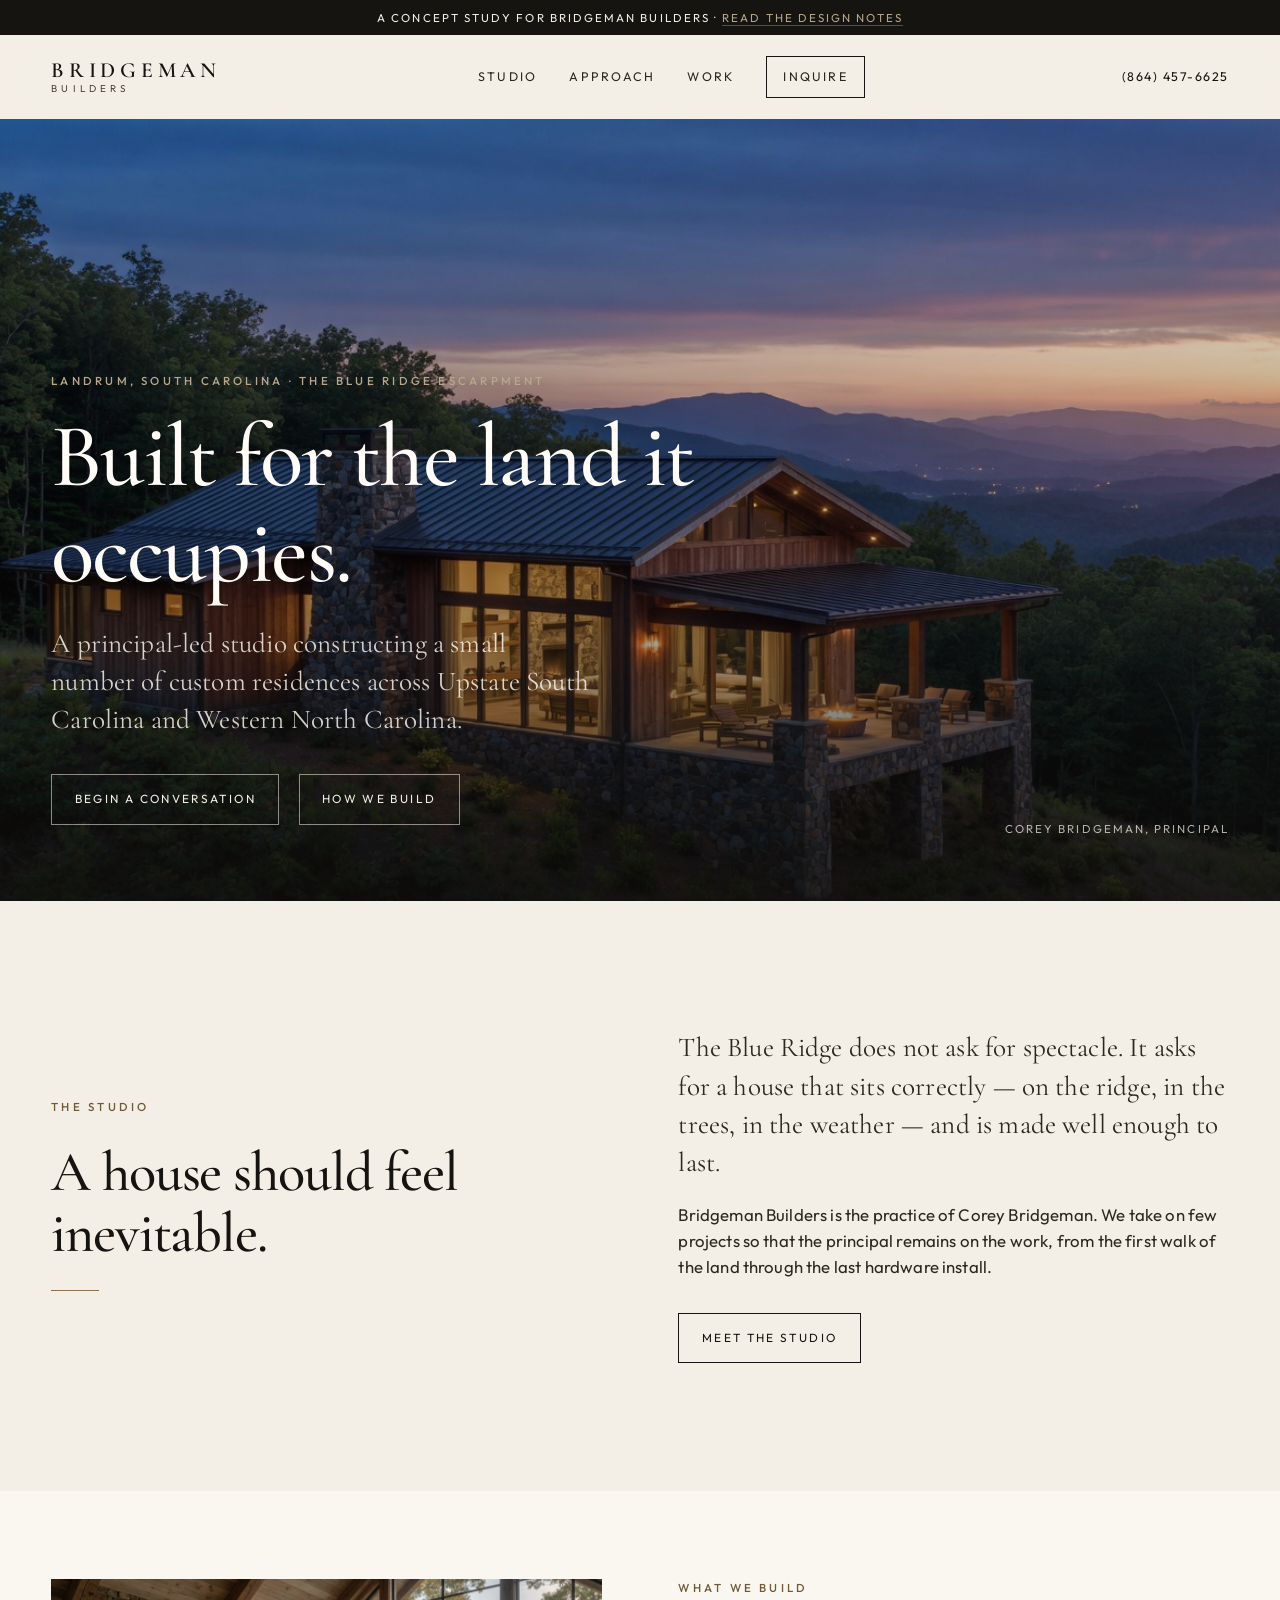
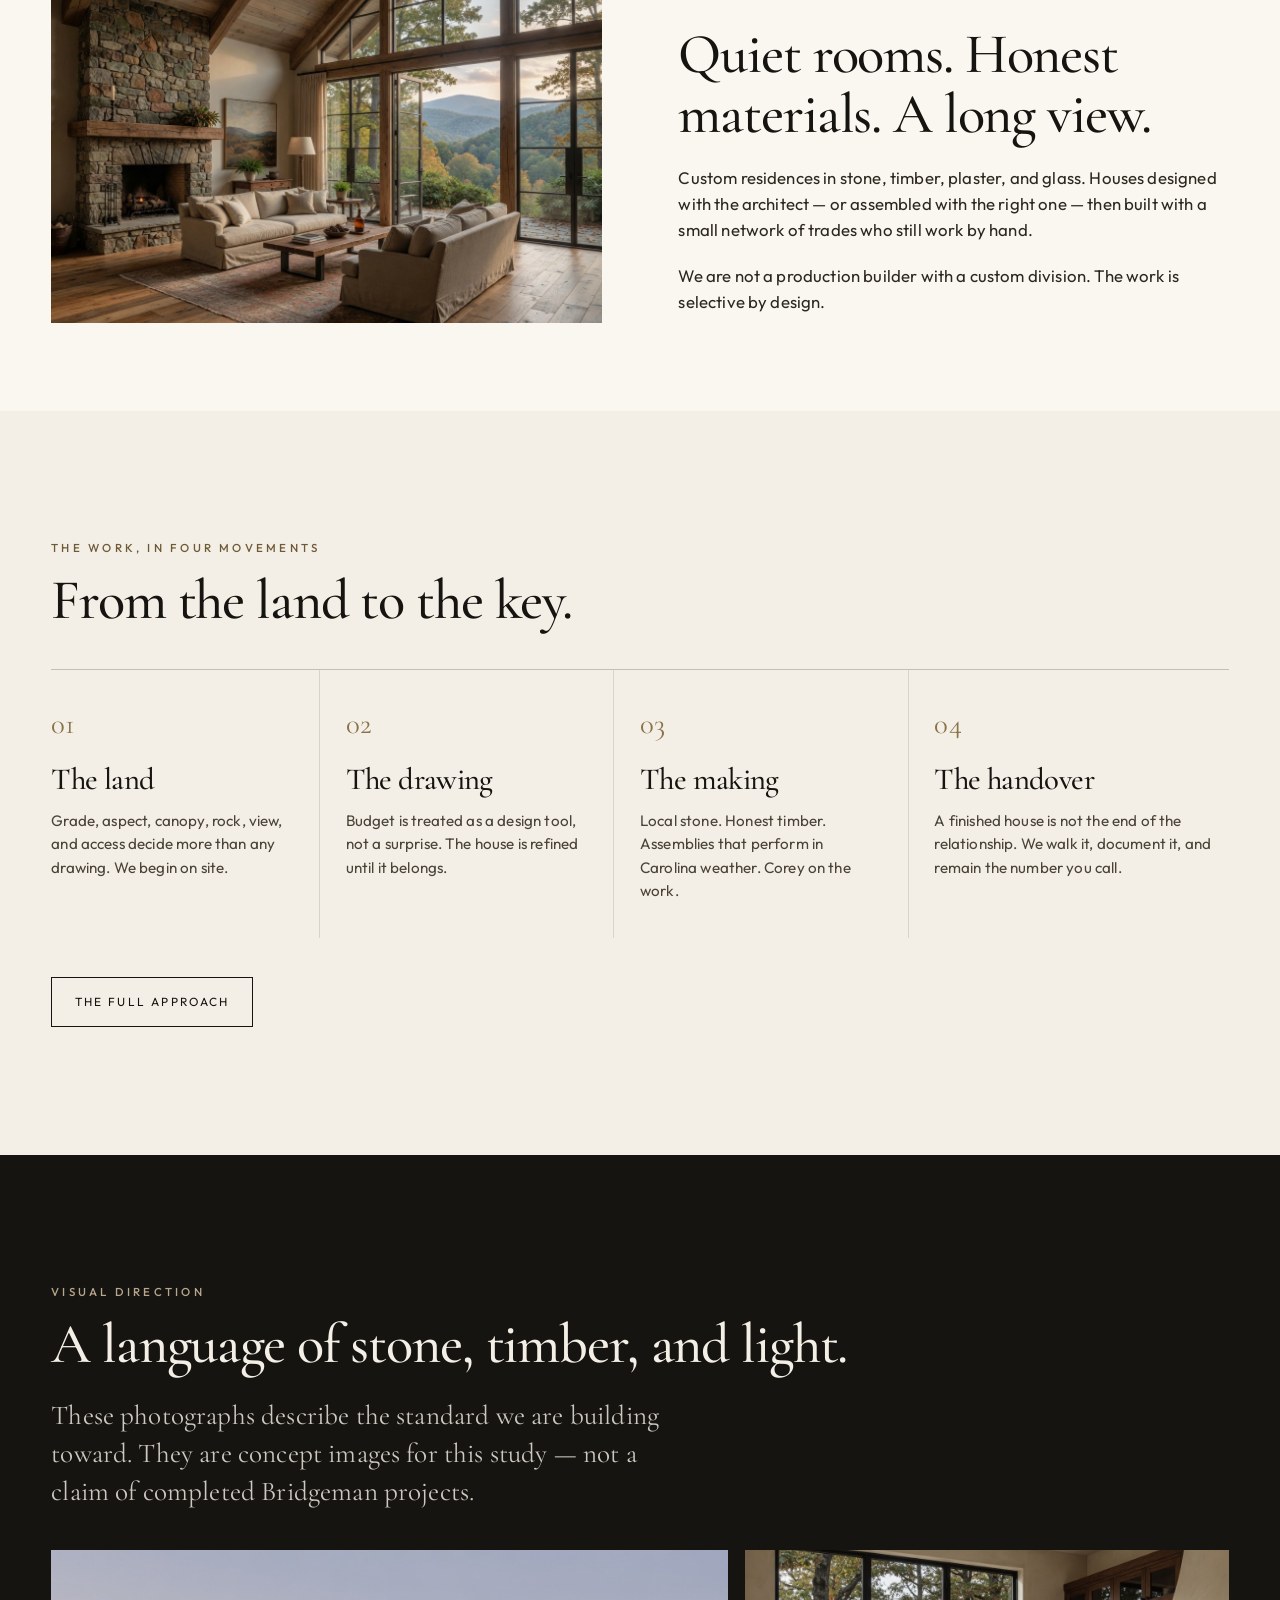
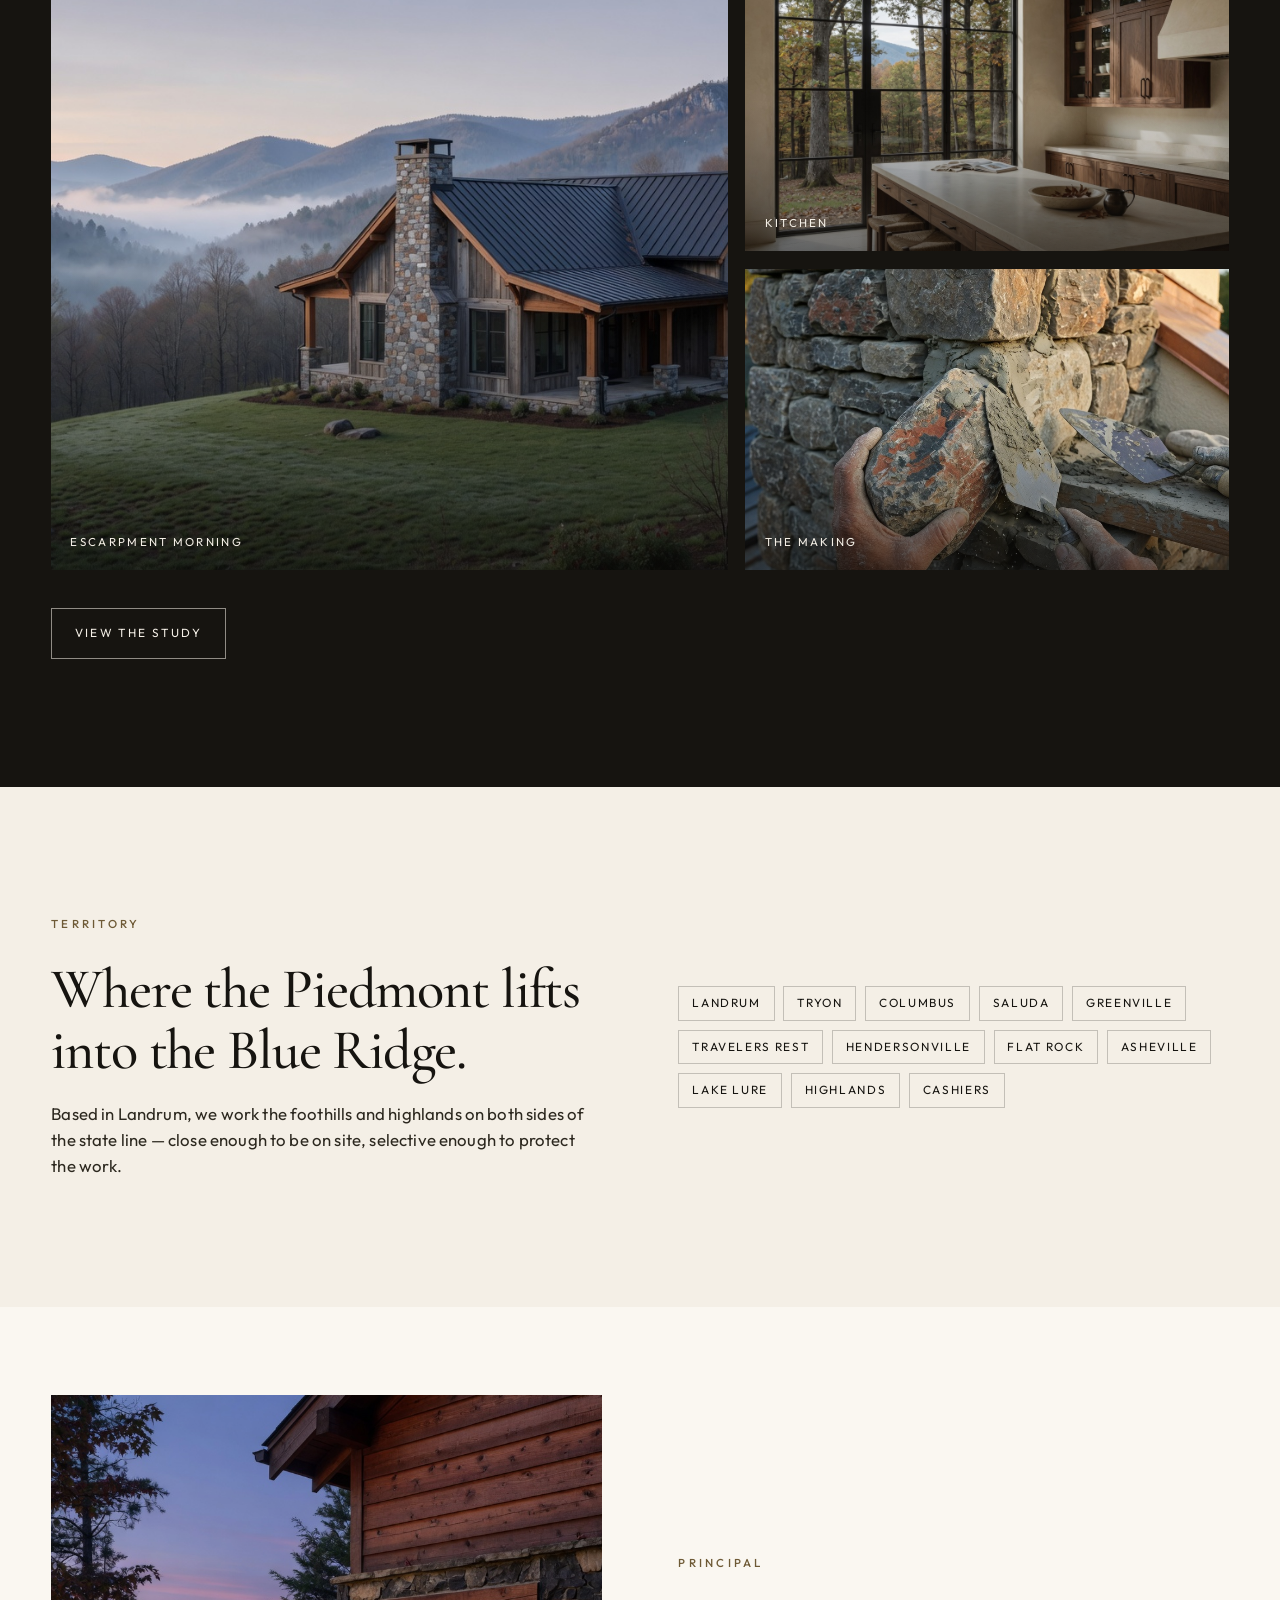
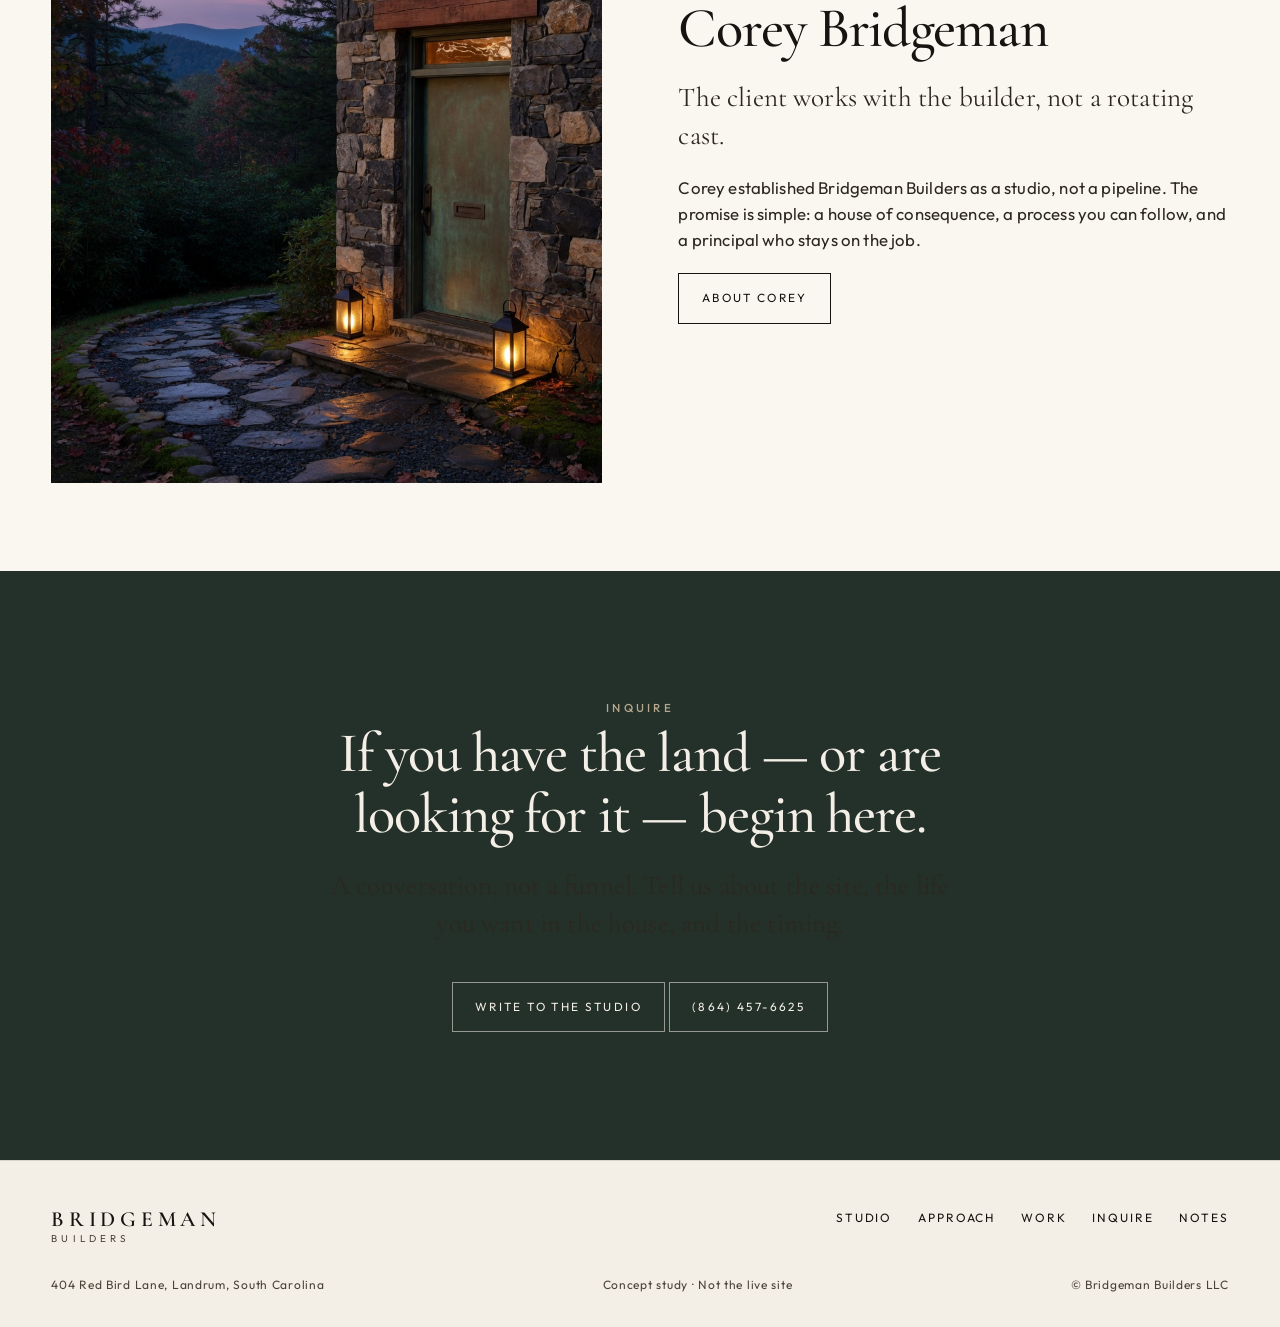
==== index.html @ 30282b31 "Add Bridgeman Builders concept site Static HTML sample for Corey Bridgeman: higher-end copy, editori" ====
<!DOCTYPE html>
<html lang="en">
<head>
  <meta charset="UTF-8" />
  <meta name="viewport" content="width=device-width, initial-scale=1" />
  <title>Bridgeman Builders — Custom Residences, Landrum</title>
  <meta name="description" content="Principal-led custom homes for the Blue Ridge escarpment. Corey Bridgeman builds a small number of residences across Upstate South Carolina and Western North Carolina." />
  <meta name="robots" content="noindex, nofollow" />
  <meta property="og:title" content="Bridgeman Builders" />
  <meta property="og:description" content="Custom residences for the Carolina escarpment. A concept study for Corey Bridgeman." />
  <meta property="og:image" content="images/hero-dusk.jpg" />
  <link rel="icon" href="images/favicon.svg" type="image/svg+xml" />
  <link rel="preconnect" href="https://fonts.googleapis.com" />
  <link rel="preconnect" href="https://fonts.gstatic.com" crossorigin />
  <link href="https://fonts.googleapis.com/css2?family=Cormorant+Garamond:ital,wght@0,400;0,500;0,600;1,400;1,500&family=Outfit:wght@300;400;500;600&display=swap" rel="stylesheet" />
  <link rel="stylesheet" href="css/styles.css" />
</head>
<body>
  <div class="ribbon">A concept study for Bridgeman Builders · <a href="notes.html">Read the design notes</a></div>
  <header class="nav">
    <a class="wordmark" href="index.html" aria-label="Bridgeman Builders home">
      <strong>BRIDGEMAN</strong>
      <span>Builders</span>
    </a>
    <nav class="nav-links" aria-label="Primary">
      <a href="about.html">Studio</a>
      <a href="approach.html">Approach</a>
      <a href="work.html">Work</a>
      <a href="contact.html" class="nav-cta">Inquire</a>
    </nav>
    <a class="nav-phone" href="tel:8644576625">(864) 457-6625</a>
    <button class="menu-btn" aria-label="Open menu" aria-expanded="false"><span></span></button>
  </header>
  <nav class="mobile-panel" aria-label="Mobile">
    <a href="about.html">Studio</a>
    <a href="approach.html">Approach</a>
    <a href="work.html">Work</a>
    <a href="contact.html">Inquire</a>
    <a href="tel:8644576625">(864) 457-6625</a>
    <a href="notes.html">Design notes</a>
  </nav>

  <section class="hero">
    <img src="images/hero-dusk.jpg" alt="A mountain-modern residence of stone, cedar, and glass at dusk above the Blue Ridge" />
    <div class="hero-inner">
      <p class="eyebrow reveal">Landrum, South Carolina · The Blue Ridge escarpment</p>
      <h1 class="reveal d1">Built for the land it occupies.</h1>
      <p class="lede reveal d2">A principal-led studio constructing a small number of custom residences across Upstate South Carolina and Western North Carolina.</p>
      <div class="hero-actions reveal d3">
        <a class="btn btn-light" href="contact.html">Begin a conversation</a>
        <a class="btn btn-light" href="approach.html">How we build</a>
      </div>
    </div>
    <p class="hero-meta">Corey Bridgeman, Principal</p>
  </section>

  <section class="section">
    <div class="wrap split">
      <div class="stack">
        <p class="eyebrow kicker">The studio</p>
        <h2>A house should feel inevitable.</h2>
        <hr class="rule" />
      </div>
      <div class="stack">
        <p class="lede">The Blue Ridge does not ask for spectacle. It asks for a house that sits correctly — on the ridge, in the trees, in the weather — and is made well enough to last.</p>
        <p class="body-lg">Bridgeman Builders is the practice of Corey Bridgeman. We take on few projects so that the principal remains on the work, from the first walk of the land through the last hardware install.</p>
        <p><a class="btn btn-dark mt-s" href="about.html">Meet the studio</a></p>
      </div>
    </div>
  </section>

  <section class="section-tight bg-cream">
    <div class="wrap">
      <div class="split top">
        <figure class="img-frame landscape">
          <img src="images/interior-greatroom.jpg" alt="Vaulted great room with local stone fireplace and a wall of glass to the mountains" />
        </figure>
        <div class="stack">
          <p class="eyebrow kicker">What we build</p>
          <h2>Quiet rooms. Honest materials. A long view.</h2>
          <p class="body-lg">Custom residences in stone, timber, plaster, and glass. Houses designed with the architect — or assembled with the right one — then built with a small network of trades who still work by hand.</p>
          <p class="body-lg">We are not a production builder with a custom division. The work is selective by design.</p>
        </div>
      </div>
    </div>
  </section>

  <section class="section">
    <div class="wrap">
      <p class="eyebrow kicker">The work, in four movements</p>
      <h2 class="mt-s">From the land to the key.</h2>
      <div class="process mt-l">
        <article>
          <span class="num">01</span>
          <h3>The land</h3>
          <p>Grade, aspect, canopy, rock, view, and access decide more than any drawing. We begin on site.</p>
        </article>
        <article>
          <span class="num">02</span>
          <h3>The drawing</h3>
          <p>Budget is treated as a design tool, not a surprise. The house is refined until it belongs.</p>
        </article>
        <article>
          <span class="num">03</span>
          <h3>The making</h3>
          <p>Local stone. Honest timber. Assemblies that perform in Carolina weather. Corey on the work.</p>
        </article>
        <article>
          <span class="num">04</span>
          <h3>The handover</h3>
          <p>A finished house is not the end of the relationship. We walk it, document it, and remain the number you call.</p>
        </article>
      </div>
      <p class="mt-l"><a class="btn btn-dark" href="approach.html">The full approach</a></p>
    </div>
  </section>

  <section class="section bg-ink">
    <div class="wrap">
      <p class="eyebrow kicker">Visual direction</p>
      <h2 class="mt-s">A language of stone, timber, and light.</h2>
      <p class="lede mt-m narrow">These photographs describe the standard we are building toward. They are concept images for this study — not a claim of completed Bridgeman projects.</p>
      <div class="work-grid mt-l">
        <a class="wide" href="work.html">
          <img src="images/exterior-morning.jpg" alt="Morning mist around a timber and stone residence in the Carolina foothills" />
          <span class="tile-label">Escarpment morning</span>
        </a>
        <a href="work.html">
          <img src="images/interior-kitchen.jpg" alt="Walnut kitchen with limestone counters and a steel window wall to autumn forest" />
          <span class="tile-label">Kitchen</span>
        </a>
        <a href="work.html">
          <img src="images/craft-stone.jpg" alt="A mason setting local fieldstone on a chimney" />
          <span class="tile-label">The making</span>
        </a>
      </div>
      <p class="mt-l"><a class="btn btn-light" href="work.html">View the study</a></p>
    </div>
  </section>

  <section class="section">
    <div class="wrap split">
      <div class="stack">
        <p class="eyebrow kicker">Territory</p>
        <h2>Where the Piedmont lifts into the Blue Ridge.</h2>
        <p class="body-lg">Based in Landrum, we work the foothills and highlands on both sides of the state line — close enough to be on site, selective enough to protect the work.</p>
      </div>
      <div class="places">
        <span>Landrum</span>
        <span>Tryon</span>
        <span>Columbus</span>
        <span>Saluda</span>
        <span>Greenville</span>
        <span>Travelers Rest</span>
        <span>Hendersonville</span>
        <span>Flat Rock</span>
        <span>Asheville</span>
        <span>Lake Lure</span>
        <span>Highlands</span>
        <span>Cashiers</span>
      </div>
    </div>
  </section>

  <section class="section-tight bg-cream">
    <div class="wrap split">
      <figure class="img-frame portrait">
        <img src="images/entry-dusk.jpg" alt="Stone path and lantern-lit entry of a Carolina mountain house at dusk" />
      </figure>
      <div class="stack">
        <p class="eyebrow kicker">Principal</p>
        <h2>Corey Bridgeman</h2>
        <p class="lede">The client works with the builder, not a rotating cast.</p>
        <p class="body-lg">Corey established Bridgeman Builders as a studio, not a pipeline. The promise is simple: a house of consequence, a process you can follow, and a principal who stays on the job.</p>
        <p><a class="btn btn-dark" href="about.html">About Corey</a></p>
      </div>
    </div>
  </section>

  <section class="section bg-forest">
    <div class="wrap center" style="max-width:40rem">
      <p class="eyebrow kicker" style="color:var(--stone)">Inquire</p>
      <h2>If you have the land — or are looking for it — begin here.</h2>
      <p class="lede mt-m">A conversation, not a funnel. Tell us about the site, the life you want in the house, and the timing.</p>
      <p class="mt-l">
        <a class="btn btn-light" href="contact.html">Write to the studio</a>
        <a class="btn btn-light" href="tel:8644576625">(864) 457-6625</a>
      </p>
    </div>
  </section>

  <footer>
    <div class="footer-top">
      <a class="wordmark" href="index.html">
        <strong>BRIDGEMAN</strong>
        <span>Builders</span>
      </a>
      <nav class="footer-nav">
        <a href="about.html">Studio</a>
        <a href="approach.html">Approach</a>
        <a href="work.html">Work</a>
        <a href="contact.html">Inquire</a>
        <a href="notes.html">Notes</a>
      </nav>
    </div>
    <div class="footer-bottom">
      <span>404 Red Bird Lane, Landrum, South Carolina</span>
      <span>Concept study · Not the live site</span>
      <span>© Bridgeman Builders LLC</span>
    </div>
  </footer>
  <script src="js/main.js"></script>
</body>
</html>
---- css/styles.css ----
:root {
  --ink: #161410;
  --ink-2: #2c281f;
  --ink-3: #4a4338;
  --paper: #f4efe6;
  --paper-2: #ebe4d6;
  --cream: #faf7f1;
  --white: #fffcf7;
  --stone: #b7a88d;
  --bronze: #8a7348;
  --bronze-2: #6e5a36;
  --forest: #24302a;
  --line: rgba(22, 20, 16, 0.12);
  --line-strong: rgba(22, 20, 16, 0.22);
  --glass: rgba(22, 20, 16, 0.55);
  --shadow: 0 30px 80px rgba(22, 20, 16, 0.18);
  --serif: "Cormorant Garamond", "Times New Roman", serif;
  --sans: "Outfit", system-ui, sans-serif;
  --ease: cubic-bezier(0.22, 1, 0.36, 1);
  --nav-h: 84px;
  --max: 1280px;
  --pad: clamp(1.25rem, 4vw, 3.5rem);
}

*,
*::before,
*::after {
  box-sizing: border-box;
}

html {
  scroll-behavior: smooth;
}

html,
body {
  margin: 0;
  padding: 0;
  background: var(--paper);
  color: var(--ink);
  font-family: var(--sans);
  font-weight: 400;
  line-height: 1.55;
  letter-spacing: 0.01em;
  -webkit-font-smoothing: antialiased;
  text-rendering: optimizeLegibility;
}

img {
  max-width: 100%;
  display: block;
  height: auto;
}

a {
  color: inherit;
  text-decoration: none;
}

button,
input,
textarea,
select {
  font-family: inherit;
}

.eyebrow {
  font-size: 0.72rem;
  letter-spacing: 0.28em;
  text-transform: uppercase;
  font-weight: 500;
  color: var(--bronze-2);
}

h1,
h2,
h3,
.display {
  font-family: var(--serif);
  font-weight: 500;
  letter-spacing: -0.02em;
  line-height: 1.08;
  margin: 0;
}

h1 {
  font-size: clamp(2.8rem, 7vw, 6.4rem);
}

h2 {
  font-size: clamp(2rem, 4.4vw, 3.6rem);
}

h3 {
  font-size: clamp(1.4rem, 2.4vw, 2rem);
}

p {
  margin: 0;
}

.lede {
  font-family: var(--serif);
  font-size: clamp(1.25rem, 2.2vw, 1.7rem);
  font-weight: 400;
  line-height: 1.4;
  color: var(--ink-2);
}

.body-lg {
  font-size: 1.05rem;
  max-width: 38rem;
  color: var(--ink-2);
}

/* Concept ribbon */
.ribbon {
  background: var(--ink);
  color: var(--paper);
  font-size: 0.72rem;
  letter-spacing: 0.18em;
  text-transform: uppercase;
  text-align: center;
  padding: 0.55rem 1rem;
  position: relative;
  z-index: 40;
}

.ribbon a {
  color: var(--stone);
  border-bottom: 1px solid rgba(183, 168, 141, 0.4);
}

/* Nav */
.nav {
  position: sticky;
  top: 0;
  z-index: 30;
  height: var(--nav-h);
  display: flex;
  align-items: center;
  justify-content: space-between;
  padding: 0 var(--pad);
  background: rgba(244, 239, 230, 0.78);
  backdrop-filter: blur(16px);
  -webkit-backdrop-filter: blur(16px);
  border-bottom: 1px solid transparent;
  transition: border-color 0.4s var(--ease), background 0.4s var(--ease);
}

.nav.scrolled {
  border-bottom-color: var(--line);
  background: rgba(244, 239, 230, 0.92);
}

.wordmark {
  display: flex;
  flex-direction: column;
  gap: 0;
  line-height: 1;
}

.wordmark strong {
  font-family: var(--serif);
  font-size: 1.35rem;
  font-weight: 600;
  letter-spacing: 0.22em;
}

.wordmark span {
  font-size: 0.62rem;
  letter-spacing: 0.42em;
  text-transform: uppercase;
  color: var(--ink-3);
  margin-top: 0.2rem;
}

.nav-links {
  display: flex;
  align-items: center;
  gap: 2rem;
}

.nav-links a {
  font-size: 0.78rem;
  letter-spacing: 0.18em;
  text-transform: uppercase;
  color: var(--ink-2);
  position: relative;
}

.nav-links a::after {
  content: "";
  position: absolute;
  left: 0;
  bottom: -6px;
  width: 100%;
  height: 1px;
  background: var(--bronze);
  transform: scaleX(0);
  transform-origin: left;
  transition: transform 0.35s var(--ease);
}

.nav-links a:hover::after,
.nav-links a[aria-current="page"]::after {
  transform: scaleX(1);
}

.nav-phone {
  font-size: 0.78rem;
  letter-spacing: 0.12em;
  color: var(--ink);
}

.nav-cta {
  border: 1px solid var(--ink);
  padding: 0.65rem 1rem;
  font-size: 0.72rem;
  letter-spacing: 0.2em;
  text-transform: uppercase;
  transition: background 0.3s var(--ease), color 0.3s var(--ease);
}

.nav-cta:hover {
  background: var(--ink);
  color: var(--paper);
}

.menu-btn {
  display: none;
  background: none;
  border: 0;
  width: 42px;
  height: 42px;
  padding: 0;
  cursor: pointer;
}

.menu-btn span,
.menu-btn span::before,
.menu-btn span::after {
  display: block;
  width: 22px;
  height: 1px;
  background: var(--ink);
  position: relative;
}

.menu-btn span::before,
.menu-btn span::after {
  content: "";
  position: absolute;
  left: 0;
}

.menu-btn span::before {
  top: -7px;
}

.menu-btn span::after {
  top: 7px;
}

.mobile-panel {
  display: none;
}

/* Buttons */
.btn {
  display: inline-flex;
  align-items: center;
  gap: 0.7rem;
  padding: 0.95rem 1.4rem;
  font-size: 0.74rem;
  letter-spacing: 0.2em;
  text-transform: uppercase;
  border: 1px solid currentColor;
  transition: background 0.35s var(--ease), color 0.35s var(--ease), transform 0.35s var(--ease);
}

.btn-light {
  color: var(--paper);
  border-color: rgba(244, 239, 230, 0.55);
}

.btn-light:hover {
  background: var(--paper);
  color: var(--ink);
}

.btn-dark {
  color: var(--ink);
  border-color: var(--ink);
}

.btn-dark:hover {
  background: var(--ink);
  color: var(--paper);
}

.btn-fill {
  background: var(--ink);
  color: var(--paper);
  border-color: var(--ink);
}

.btn-fill:hover {
  background: var(--bronze-2);
  border-color: var(--bronze-2);
}

/* Hero */
.hero {
  position: relative;
  min-height: calc(100vh - var(--nav-h) - 34px);
  min-height: calc(100svh - var(--nav-h) - 34px);
  display: grid;
  align-items: end;
  overflow: hidden;
  color: var(--paper);
}

.hero img {
  position: absolute;
  inset: 0;
  width: 100%;
  height: 100%;
  object-fit: cover;
}

.hero::after {
  content: "";
  position: absolute;
  inset: 0;
  background: linear-gradient(
    to top,
    rgba(16, 14, 11, 0.78) 0%,
    rgba(16, 14, 11, 0.28) 42%,
    rgba(16, 14, 11, 0.12) 100%
  );
}

.hero-inner {
  position: relative;
  z-index: 2;
  padding: clamp(2rem, 6vw, 5rem) var(--pad) clamp(2.5rem, 6vw, 5.5rem);
  max-width: 54rem;
}

.hero-inner .eyebrow {
  color: var(--stone);
  margin-bottom: 1.2rem;
}

.hero h1 {
  color: var(--white);
  margin-bottom: 1.4rem;
}

.hero .lede {
  color: rgba(244, 239, 230, 0.86);
  max-width: 34rem;
  margin-bottom: 2.2rem;
}

.hero-actions {
  display: flex;
  flex-wrap: wrap;
  gap: 0.8rem 1.2rem;
  align-items: center;
}

.hero-meta {
  position: absolute;
  right: var(--pad);
  bottom: clamp(2rem, 5vw, 4rem);
  z-index: 2;
  text-align: right;
  font-size: 0.72rem;
  letter-spacing: 0.18em;
  text-transform: uppercase;
  color: rgba(244, 239, 230, 0.72);
}

/* Layout */
.section {
  padding: clamp(4.5rem, 10vw, 8.5rem) var(--pad);
}

.section-tight {
  padding: clamp(3rem, 7vw, 5.5rem) var(--pad);
}

.wrap {
  max-width: var(--max);
  margin: 0 auto;
}

.split {
  display: grid;
  grid-template-columns: 1fr 1fr;
  gap: clamp(2rem, 6vw, 6rem);
  align-items: center;
}

.split.top {
  align-items: start;
}

.stack {
  display: flex;
  flex-direction: column;
  gap: 1.25rem;
}

.kicker {
  margin-bottom: 0.4rem;
}

.rule {
  width: 48px;
  height: 1px;
  background: var(--bronze);
  border: 0;
  margin: 0.4rem 0 0.2rem;
}

.bg-ink {
  background: var(--ink);
  color: var(--paper);
}

.bg-ink .eyebrow,
.bg-ink .kicker {
  color: var(--stone);
}

.bg-ink .lede,
.bg-ink .body-lg,
.bg-ink p {
  color: rgba(244, 239, 230, 0.82);
}

.bg-forest {
  background: var(--forest);
  color: var(--paper);
}

.bg-cream {
  background: var(--cream);
}

.bg-paper-2 {
  background: var(--paper-2);
}

/* Figures */
figure {
  margin: 0;
}

figcaption {
  font-size: 0.72rem;
  letter-spacing: 0.14em;
  text-transform: uppercase;
  color: var(--ink-3);
  margin-top: 0.8rem;
}

.img-frame {
  overflow: hidden;
  background: var(--paper-2);
}

.img-frame img {
  width: 100%;
  height: 100%;
  object-fit: cover;
  transform: scale(1.03);
  transition: transform 1.4s var(--ease);
}

.img-frame:hover img {
  transform: scale(1.08);
}

.portrait {
  aspect-ratio: 4 / 5;
}

.landscape {
  aspect-ratio: 16 / 10;
}

.square {
  aspect-ratio: 1;
}

/* Process */
.process {
  display: grid;
  grid-template-columns: repeat(4, 1fr);
  gap: 0;
  border-top: 1px solid var(--line-strong);
}

.process article {
  padding: 2rem 1.5rem 2.2rem 0;
  border-right: 1px solid var(--line);
  padding-right: 1.6rem;
  margin-right: 1.6rem;
}

.process article:last-child {
  border-right: 0;
  margin-right: 0;
  padding-right: 0;
}

.process .num {
  font-family: var(--serif);
  font-size: 1.8rem;
  color: var(--bronze);
  display: block;
  margin-bottom: 1rem;
}

.process h3 {
  margin-bottom: 0.8rem;
}

.process p {
  color: var(--ink-3);
  font-size: 0.95rem;
}

/* Work grid */
.work-grid {
  display: grid;
  grid-template-columns: 1.4fr 1fr;
  grid-template-rows: auto auto;
  gap: 1.1rem;
}

.work-grid a,
.work-grid .tile {
  position: relative;
  overflow: hidden;
  display: block;
  color: var(--paper);
  min-height: 280px;
}

.work-grid img {
  width: 100%;
  height: 100%;
  object-fit: cover;
  position: absolute;
  inset: 0;
  transition: transform 1.2s var(--ease);
}

.work-grid a:hover img,
.work-grid .tile:hover img {
  transform: scale(1.06);
}

.work-grid .wide {
  grid-row: span 2;
  min-height: 620px;
}

.tile-label {
  position: absolute;
  left: 1.2rem;
  bottom: 1.2rem;
  z-index: 2;
  font-size: 0.72rem;
  letter-spacing: 0.2em;
  text-transform: uppercase;
}

.work-grid a::after,
.work-grid .tile::after {
  content: "";
  position: absolute;
  inset: 0;
  background: linear-gradient(to top, rgba(16, 14, 11, 0.55), transparent 50%);
}

.gallery {
  display: grid;
  grid-template-columns: repeat(12, 1fr);
  gap: 1rem;
}

.gallery a {
  position: relative;
  overflow: hidden;
  display: block;
  min-height: 240px;
}

.gallery img {
  width: 100%;
  height: 100%;
  object-fit: cover;
  position: absolute;
  inset: 0;
  transition: transform 1.1s var(--ease);
}

.gallery a:hover img {
  transform: scale(1.06);
}

.g-8 { grid-column: span 8; min-height: 520px; }
.g-4 { grid-column: span 4; min-height: 520px; }
.g-6 { grid-column: span 6; min-height: 380px; }
.g-3 { grid-column: span 3; min-height: 280px; }

.gallery .cap {
  position: absolute;
  left: 1rem;
  bottom: 1rem;
  z-index: 2;
  color: var(--paper);
  font-size: 0.7rem;
  letter-spacing: 0.18em;
  text-transform: uppercase;
}

.gallery a::after {
  content: "";
  position: absolute;
  inset: 0;
  background: linear-gradient(to top, rgba(16, 14, 11, 0.45), transparent 45%);
}

/* Places */
.places {
  display: flex;
  flex-wrap: wrap;
  gap: 0.55rem;
}

.places span {
  border: 1px solid var(--line-strong);
  padding: 0.45rem 0.8rem;
  font-size: 0.74rem;
  letter-spacing: 0.14em;
  text-transform: uppercase;
}

.bg-ink .places span {
  border-color: rgba(244, 239, 230, 0.22);
}

/* Stats */
.stats {
  display: grid;
  grid-template-columns: repeat(3, 1fr);
  gap: 2rem;
  margin-top: 1rem;
}

.stats dt {
  font-size: 0.7rem;
  letter-spacing: 0.2em;
  text-transform: uppercase;
  color: var(--bronze);
  margin-bottom: 0.4rem;
}

.stats dd {
  margin: 0;
  font-family: var(--serif);
  font-size: 1.55rem;
}

/* Form */
form {
  display: grid;
  gap: 1rem;
}

label {
  display: grid;
  gap: 0.4rem;
  font-size: 0.72rem;
  letter-spacing: 0.16em;
  text-transform: uppercase;
  color: var(--ink-3);
}

input,
textarea,
select {
  background: transparent;
  border: 0;
  border-bottom: 1px solid var(--line-strong);
  padding: 0.7rem 0;
  font-size: 1rem;
  color: var(--ink);
  outline: none;
  width: 100%;
}

textarea {
  min-height: 140px;
  resize: vertical;
}

input:focus,
textarea:focus,
select:focus {
  border-bottom-color: var(--bronze);
}

.form-row {
  display: grid;
  grid-template-columns: 1fr 1fr;
  gap: 1.2rem;
}

.form-note {
  font-size: 0.85rem;
  color: var(--ink-3);
}

.form-success {
  display: none;
  padding: 1.4rem;
  border: 1px solid var(--bronze);
  background: rgba(138, 115, 72, 0.08);
}

.form-success.show {
  display: block;
}

/* Notes (studio memo) */
.memo {
  max-width: 820px;
  margin: 0 auto;
}

.memo h2 {
  margin: 2.4rem 0 1rem;
}

.memo h3 {
  margin: 1.8rem 0 0.7rem;
}

.memo p,
.memo li {
  color: var(--ink-2);
  font-size: 1.02rem;
}

.memo ul,
.memo ol {
  padding-left: 1.2rem;
}

.memo li {
  margin: 0.45rem 0;
}

.compare {
  display: grid;
  grid-template-columns: 1fr 1fr;
  gap: 1rem;
  margin: 1.4rem 0 2rem;
}

.compare div {
  padding: 1.2rem 1.3rem;
  background: var(--cream);
  border: 1px solid var(--line);
}

.compare .bad {
  opacity: 0.78;
}

.compare .label {
  font-size: 0.68rem;
  letter-spacing: 0.2em;
  text-transform: uppercase;
  color: var(--bronze-2);
  margin-bottom: 0.6rem;
}

.compare p {
  font-family: var(--serif);
  font-size: 1.25rem;
  line-height: 1.3;
}

/* Footer */
footer {
  padding: 3rem var(--pad) 2rem;
  border-top: 1px solid var(--line);
  display: grid;
  gap: 2rem;
}

.footer-top {
  display: flex;
  justify-content: space-between;
  gap: 2rem;
  flex-wrap: wrap;
  max-width: var(--max);
  margin: 0 auto;
  width: 100%;
}

.footer-nav {
  display: flex;
  gap: 1.6rem;
  font-size: 0.75rem;
  letter-spacing: 0.16em;
  text-transform: uppercase;
}

.footer-bottom {
  display: flex;
  justify-content: space-between;
  gap: 1rem;
  flex-wrap: wrap;
  max-width: var(--max);
  margin: 0 auto;
  width: 100%;
  font-size: 0.75rem;
  color: var(--ink-3);
  letter-spacing: 0.06em;
}

/* Page hero (interior pages) */
.page-hero {
  padding: clamp(4rem, 10vw, 7rem) var(--pad) clamp(3rem, 6vw, 4.5rem);
  max-width: 52rem;
}

.page-hero h1 {
  font-size: clamp(2.6rem, 6vw, 5.2rem);
  margin: 0.8rem 0 1.2rem;
}

/* Reveal */
.reveal {
  opacity: 0;
  transform: translateY(22px);
  animation: rise 0.9s var(--ease) forwards;
}

.d1 { animation-delay: 0.08s; }
.d2 { animation-delay: 0.18s; }
.d3 { animation-delay: 0.3s; }
.d4 { animation-delay: 0.42s; }

@keyframes rise {
  to {
    opacity: 1;
    transform: none;
  }
}

/* Lightbox */
.lightbox {
  position: fixed;
  inset: 0;
  background: rgba(16, 14, 11, 0.92);
  display: none;
  align-items: center;
  justify-content: center;
  z-index: 80;
  padding: 2rem;
}

.lightbox.open {
  display: flex;
}

.lightbox img {
  max-width: min(1200px, 92vw);
  max-height: 88vh;
  object-fit: contain;
}

.lightbox button {
  position: absolute;
  top: 1.2rem;
  right: 1.4rem;
  background: none;
  border: 0;
  color: var(--paper);
  font-size: 0.75rem;
  letter-spacing: 0.2em;
  text-transform: uppercase;
  cursor: pointer;
}

/* Utility */
.mt-s { margin-top: 0.8rem; }
.mt-m { margin-top: 1.4rem; }
.mt-l { margin-top: 2.4rem; }
.narrow { max-width: 40rem; }
.center { text-align: center; margin-left: auto; margin-right: auto; }

hr.quiet {
  border: 0;
  border-top: 1px solid var(--line);
  margin: 0;
}

/* Responsive */
@media (max-width: 980px) {
  .nav-links,
  .nav-phone {
    display: none;
  }

  .menu-btn {
    display: grid;
    place-items: center;
  }

  .mobile-panel.open {
    display: flex;
    flex-direction: column;
    position: fixed;
    inset: calc(var(--nav-h) + 34px) 0 0 0;
    background: var(--paper);
    z-index: 25;
    padding: 2rem var(--pad);
    gap: 1.4rem;
  }

  .mobile-panel a {
    font-family: var(--serif);
    font-size: 2rem;
  }

  .split,
  .process,
  .work-grid,
  .stats,
  .form-row,
  .compare {
    grid-template-columns: 1fr;
  }

  .process article {
    border-right: 0;
    margin-right: 0;
    padding-right: 0;
    border-bottom: 1px solid var(--line);
    padding-bottom: 1.6rem;
    margin-bottom: 1.2rem;
  }

  .work-grid .wide {
    grid-row: auto;
    min-height: 360px;
  }

  .g-8,
  .g-4,
  .g-6,
  .g-3 {
    grid-column: span 12;
    min-height: 280px;
  }

  .hero-meta {
    display: none;
  }
}

@media (prefers-reduced-motion: reduce) {
  .reveal {
    animation: none;
    opacity: 1;
    transform: none;
  }

  html {
    scroll-behavior: auto;
  }
}
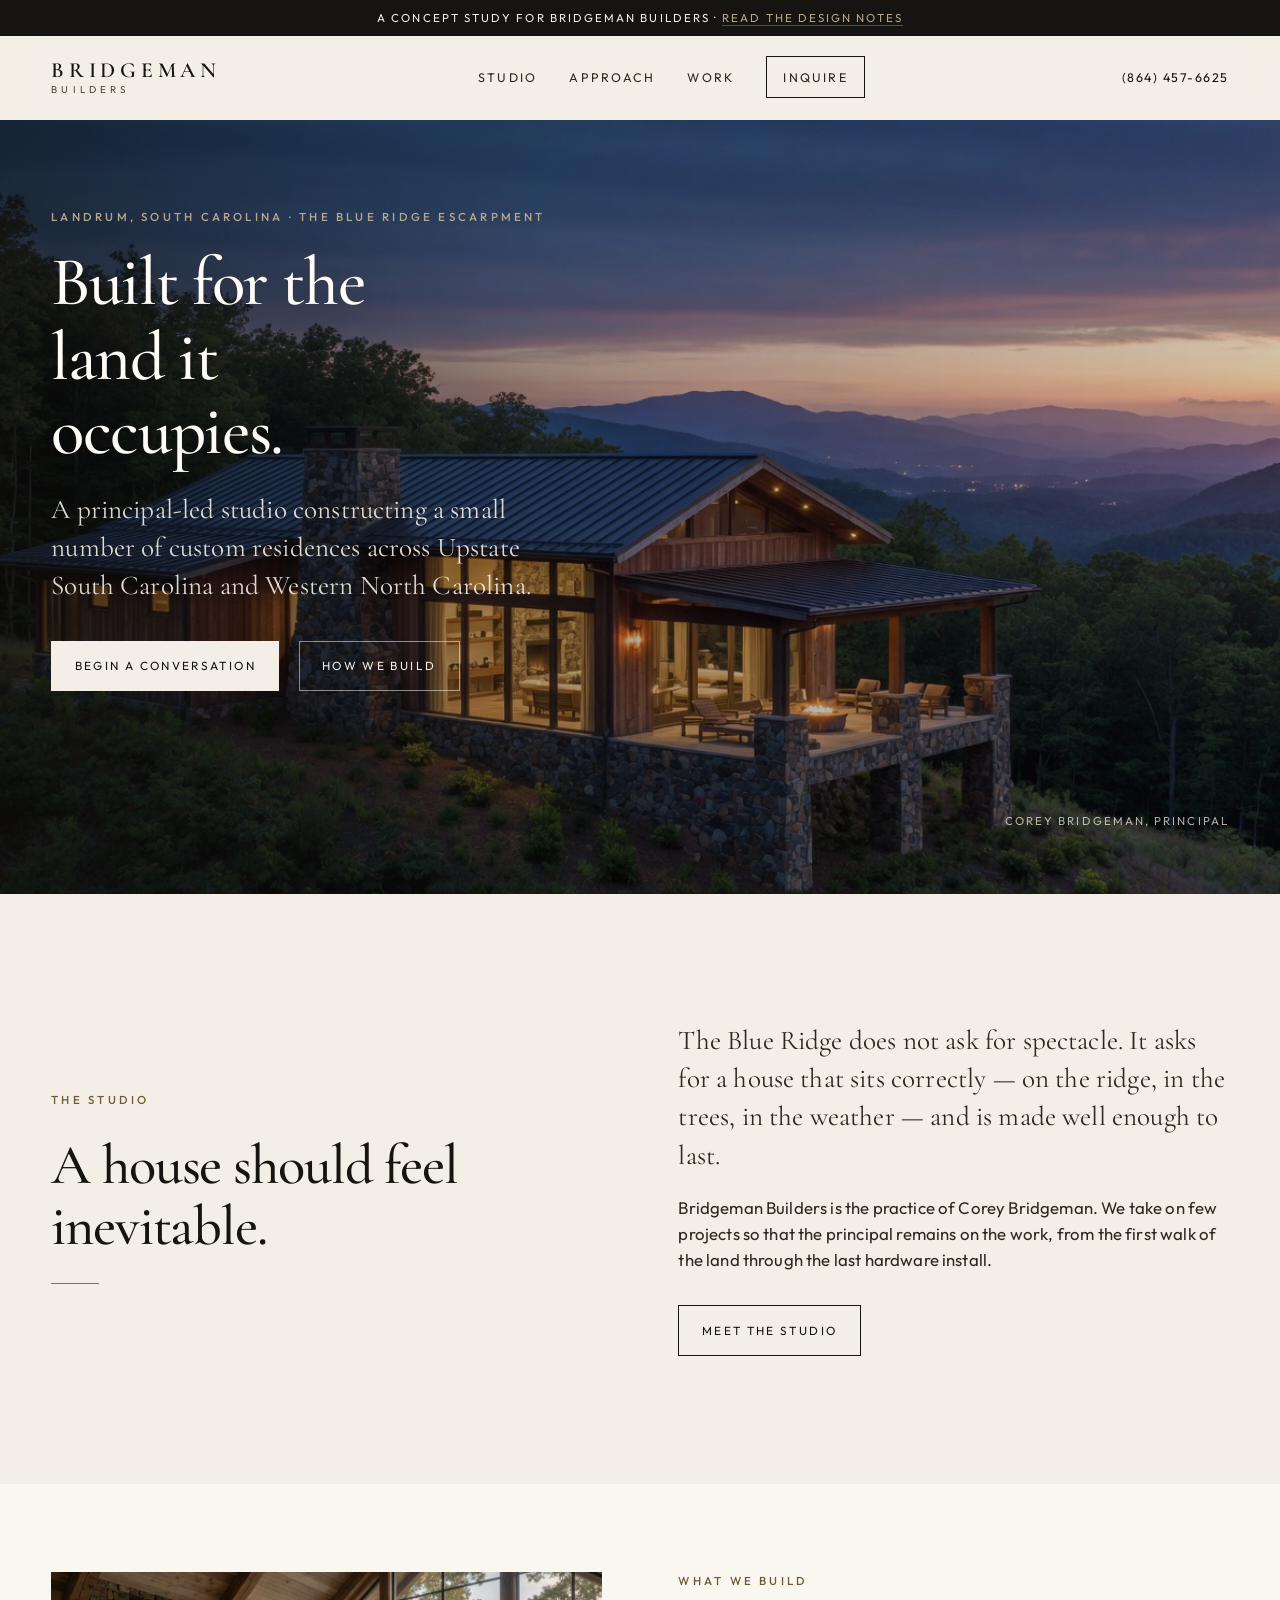
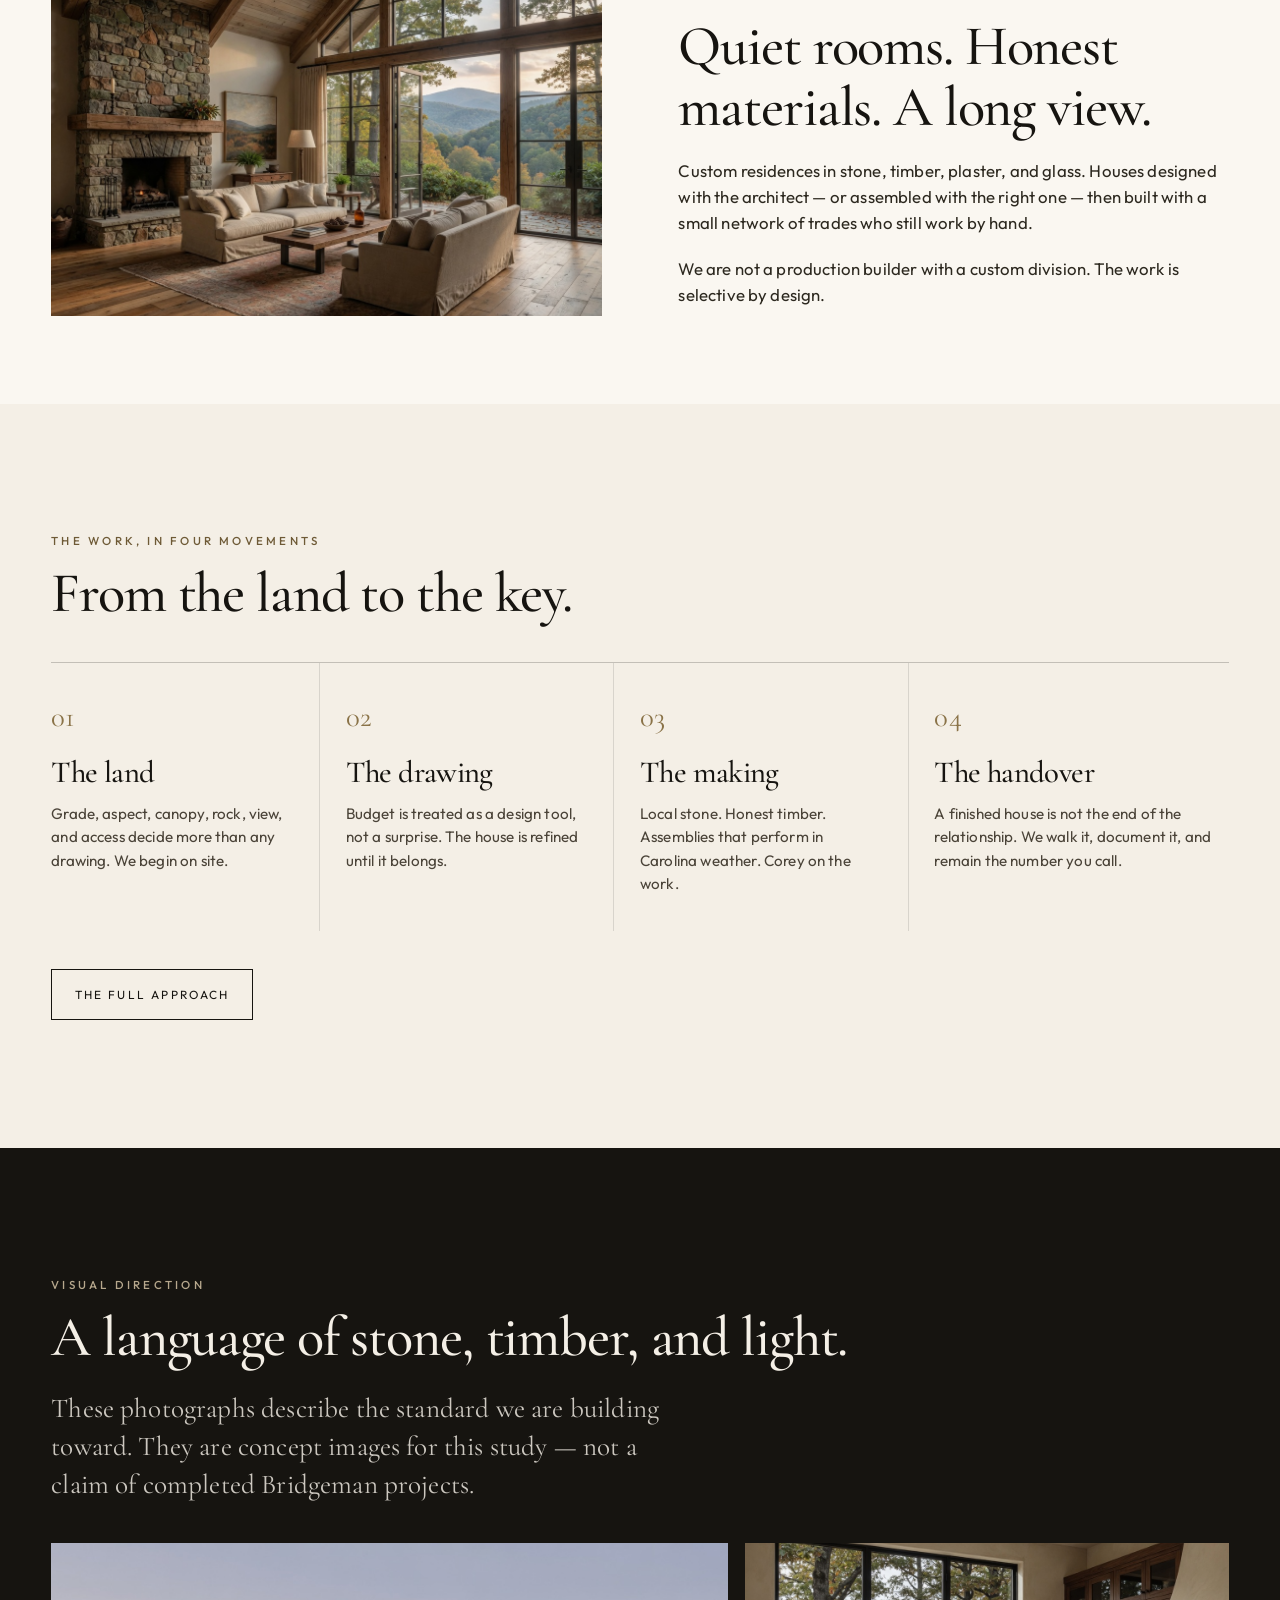
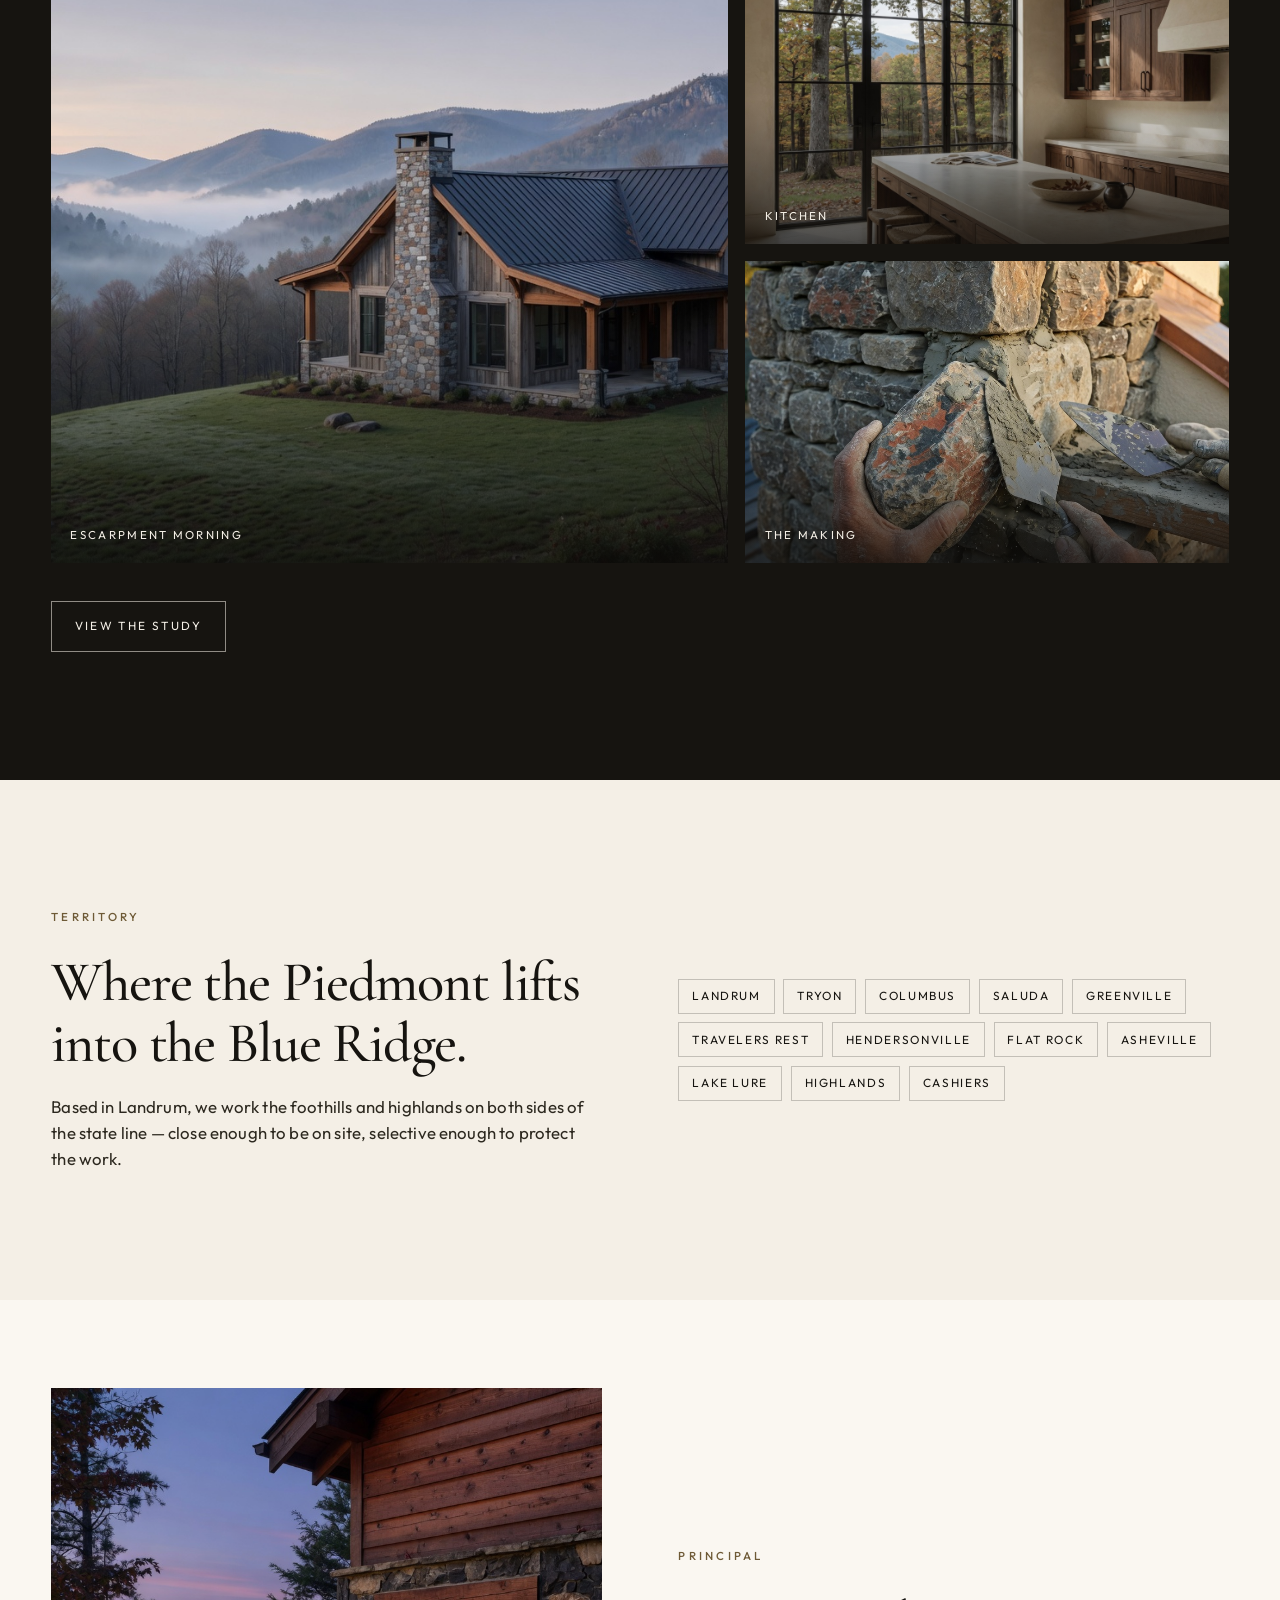
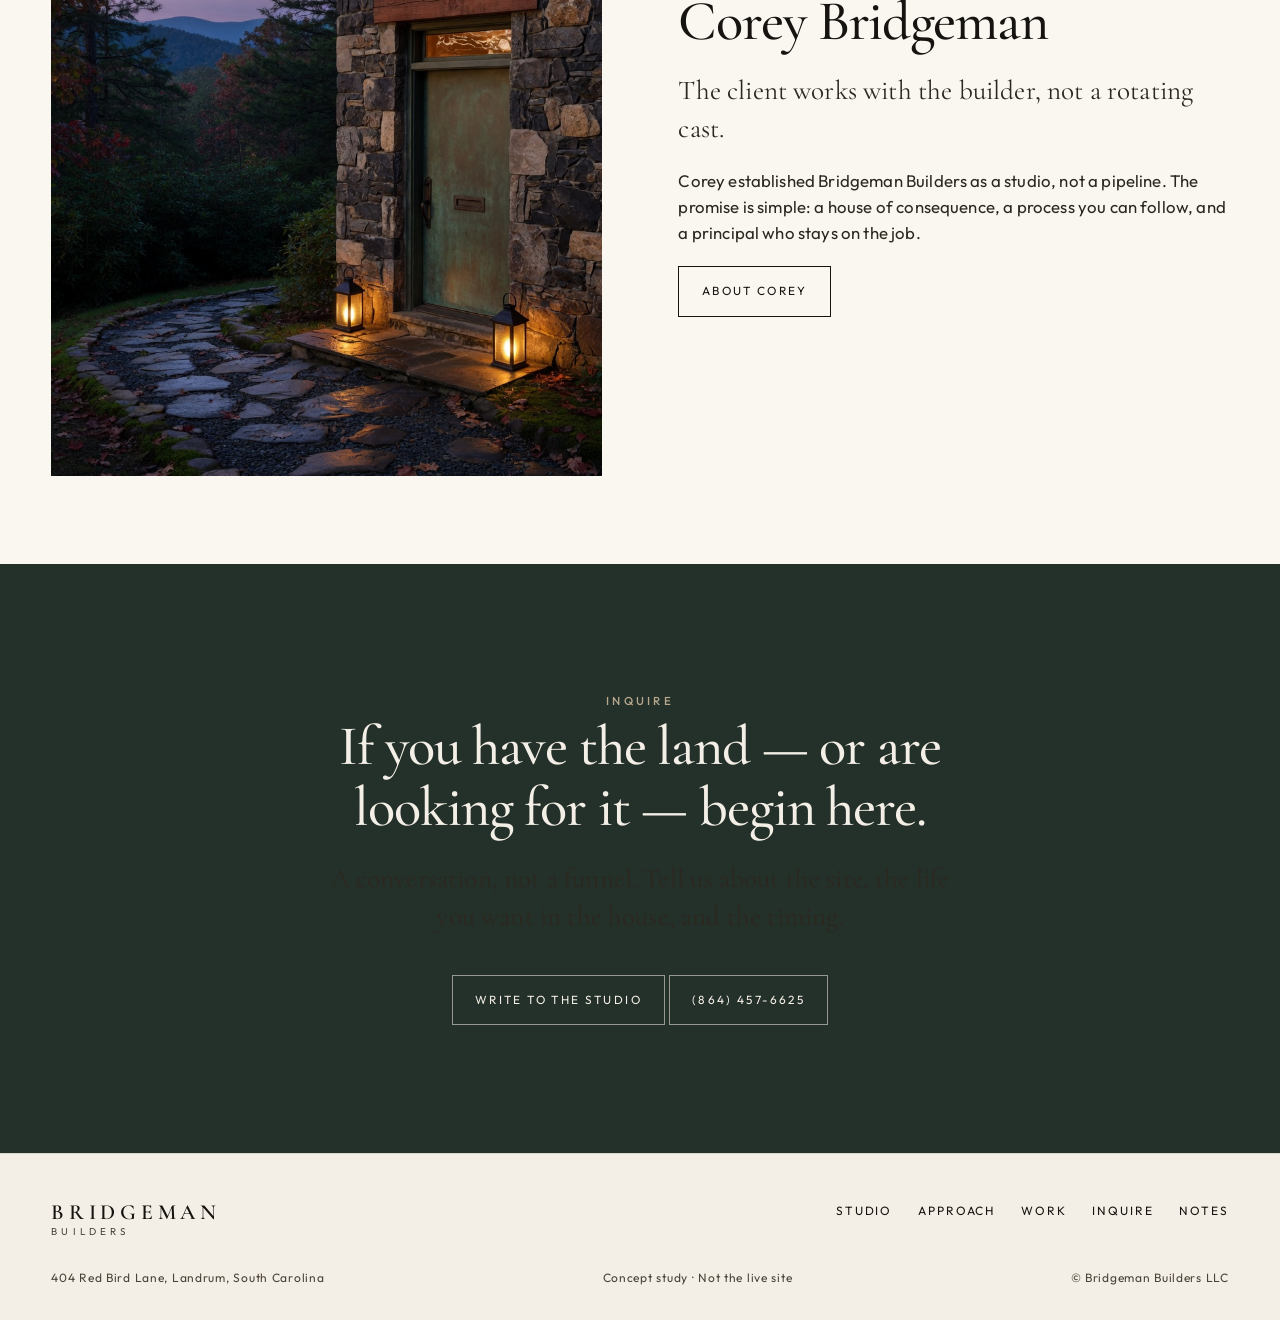
==== commit dd79cf56: "Fix layout and color contrast on the concept site Move hero copy into the sky with a left scrim so t" ====
--- a/index.html
+++ b/index.html
@@ -41,13 +41,15 @@
   </nav>
 
   <section class="hero">
-    <img src="images/hero-dusk.jpg" alt="A mountain-modern residence of stone, cedar, and glass at dusk above the Blue Ridge" />
+    <div class="hero-media">
+      <img src="images/hero-dusk.jpg" alt="A mountain-modern residence of stone, cedar, and glass at dusk above the Blue Ridge" />
+    </div>
     <div class="hero-inner">
       <p class="eyebrow reveal">Landrum, South Carolina · The Blue Ridge escarpment</p>
       <h1 class="reveal d1">Built for the land it occupies.</h1>
       <p class="lede reveal d2">A principal-led studio constructing a small number of custom residences across Upstate South Carolina and Western North Carolina.</p>
       <div class="hero-actions reveal d3">
-        <a class="btn btn-light" href="contact.html">Begin a conversation</a>
+        <a class="btn btn-solid" href="contact.html">Begin a conversation</a>
         <a class="btn btn-light" href="approach.html">How we build</a>
       </div>
     </div>
--- a/css/styles.css
+++ b/css/styles.css
@@ -30,6 +30,7 @@
 
 html {
   scroll-behavior: smooth;
+  overflow-x: hidden;
 }
 
 html,
@@ -44,6 +45,7 @@
   letter-spacing: 0.01em;
   -webkit-font-smoothing: antialiased;
   text-rendering: optimizeLegibility;
+  overflow-x: hidden;
 }
 
 img {
@@ -84,7 +86,7 @@
 }
 
 h1 {
-  font-size: clamp(2.8rem, 7vw, 6.4rem);
+  font-size: clamp(2.35rem, 5.8vw, 5.2rem);
 }
 
 h2 {
@@ -121,9 +123,10 @@
   letter-spacing: 0.18em;
   text-transform: uppercase;
   text-align: center;
-  padding: 0.55rem 1rem;
+  padding: 0.6rem 1.1rem;
   position: relative;
   z-index: 40;
+  line-height: 1.45;
 }
 
 .ribbon a {
@@ -222,9 +225,14 @@
   transition: background 0.3s var(--ease), color 0.3s var(--ease);
 }
 
-.nav-cta:hover {
+.nav-cta:hover,
+.nav-cta[aria-current="page"] {
   background: var(--ink);
   color: var(--paper);
+}
+
+.nav-cta::after {
+  display: none;
 }
 
 .menu-btn {
@@ -242,7 +250,7 @@
 .menu-btn span::after {
   display: block;
   width: 22px;
-  height: 1px;
+  height: 1.5px;
   background: var(--ink);
   position: relative;
 }
@@ -310,42 +318,55 @@
   border-color: var(--bronze-2);
 }
 
+.btn-solid {
+  background: var(--paper);
+  color: var(--ink);
+  border-color: var(--paper);
+}
+
+.btn-solid:hover {
+  background: transparent;
+  color: var(--paper);
+  border-color: rgba(244, 239, 230, 0.7);
+}
+
 /* Hero */
 .hero {
   position: relative;
-  min-height: calc(100vh - var(--nav-h) - 34px);
-  min-height: calc(100svh - var(--nav-h) - 34px);
+  min-height: calc(100vh - var(--nav-h) - 2.6rem);
+  min-height: calc(100svh - var(--nav-h) - 2.6rem);
   display: grid;
-  align-items: end;
+  align-items: start;
+  color: var(--paper);
+}
+
+.hero-media {
+  position: absolute;
+  inset: 0;
   overflow: hidden;
-  color: var(--paper);
-}
-
-.hero img {
-  position: absolute;
-  inset: 0;
+}
+
+.hero-media img {
   width: 100%;
   height: 100%;
   object-fit: cover;
+  object-position: 68% 42%;
 }
 
 .hero::after {
   content: "";
   position: absolute;
   inset: 0;
-  background: linear-gradient(
-    to top,
-    rgba(16, 14, 11, 0.78) 0%,
-    rgba(16, 14, 11, 0.28) 42%,
-    rgba(16, 14, 11, 0.12) 100%
-  );
+  background:
+    linear-gradient(90deg, rgba(16, 14, 11, 0.62) 0%, rgba(16, 14, 11, 0.22) 42%, rgba(16, 14, 11, 0.08) 100%),
+    linear-gradient(180deg, rgba(16, 14, 11, 0.28) 0%, rgba(16, 14, 11, 0.08) 38%, rgba(16, 14, 11, 0.22) 100%);
 }
 
 .hero-inner {
   position: relative;
   z-index: 2;
-  padding: clamp(2rem, 6vw, 5rem) var(--pad) clamp(2.5rem, 6vw, 5.5rem);
-  max-width: 54rem;
+  padding: clamp(2.4rem, 7vw, 5.5rem) var(--pad) clamp(6rem, 14vw, 10rem);
+  max-width: 44rem;
 }
 
 .hero-inner .eyebrow {
@@ -356,11 +377,14 @@
 .hero h1 {
   color: var(--white);
   margin-bottom: 1.4rem;
+  font-size: clamp(2.4rem, 5.4vw, 5rem);
+  max-width: 12ch;
+  text-shadow: 0 10px 40px rgba(16, 14, 11, 0.35);
 }
 
 .hero .lede {
-  color: rgba(244, 239, 230, 0.86);
-  max-width: 34rem;
+  color: rgba(244, 239, 230, 0.9);
+  max-width: 32rem;
   margin-bottom: 2.2rem;
 }
 
@@ -392,6 +416,10 @@
   padding: clamp(3rem, 7vw, 5.5rem) var(--pad);
 }
 
+.section-follow {
+  padding-top: clamp(1.25rem, 3vw, 2.25rem);
+}
+
 .wrap {
   max-width: var(--max);
   margin: 0 auto;
@@ -586,7 +614,7 @@
   content: "";
   position: absolute;
   inset: 0;
-  background: linear-gradient(to top, rgba(16, 14, 11, 0.55), transparent 50%);
+  background: linear-gradient(to top, rgba(16, 14, 11, 0.72), transparent 48%);
 }
 
 .gallery {
@@ -635,7 +663,7 @@
   content: "";
   position: absolute;
   inset: 0;
-  background: linear-gradient(to top, rgba(16, 14, 11, 0.45), transparent 45%);
+  background: linear-gradient(to top, rgba(16, 14, 11, 0.62), transparent 42%);
 }
 
 /* Places */
@@ -687,7 +715,7 @@
 
 label {
   display: grid;
-  gap: 0.4rem;
+  gap: 0.35rem;
   font-size: 0.72rem;
   letter-spacing: 0.16em;
   text-transform: uppercase;
@@ -700,16 +728,23 @@
   background: transparent;
   border: 0;
   border-bottom: 1px solid var(--line-strong);
-  padding: 0.7rem 0;
-  font-size: 1rem;
+  padding: 0.45rem 0 0.7rem;
+  font-size: 1.02rem;
   color: var(--ink);
   outline: none;
   width: 100%;
+  border-radius: 0;
+}
+
+input::placeholder,
+textarea::placeholder {
+  color: rgba(74, 67, 56, 0.45);
 }
 
 textarea {
-  min-height: 140px;
+  min-height: 7.5rem;
   resize: vertical;
+  line-height: 1.5;
 }
 
 input:focus,
@@ -742,8 +777,13 @@
 
 /* Notes (studio memo) */
 .memo {
-  max-width: 820px;
+  max-width: var(--max);
   margin: 0 auto;
+  padding: 0 var(--pad) clamp(4rem, 8vw, 7rem);
+}
+
+.memo > * {
+  max-width: 42rem;
 }
 
 .memo h2 {
@@ -774,6 +814,7 @@
   grid-template-columns: 1fr 1fr;
   gap: 1rem;
   margin: 1.4rem 0 2rem;
+  max-width: 52rem;
 }
 
 .compare div {
@@ -841,12 +882,17 @@
 
 /* Page hero (interior pages) */
 .page-hero {
-  padding: clamp(4rem, 10vw, 7rem) var(--pad) clamp(3rem, 6vw, 4.5rem);
-  max-width: 52rem;
+  padding: clamp(3.5rem, 8vw, 6.5rem) var(--pad) clamp(1.5rem, 3.5vw, 2.5rem);
+  max-width: var(--max);
+  margin: 0 auto;
+}
+
+.page-hero > * {
+  max-width: 40rem;
 }
 
 .page-hero h1 {
-  font-size: clamp(2.6rem, 6vw, 5.2rem);
+  font-size: clamp(2.35rem, 5.6vw, 4.8rem);
   margin: 0.8rem 0 1.2rem;
 }
 
@@ -918,9 +964,18 @@
 }
 
 /* Responsive */
+@media (max-width: 1100px) {
+  .nav-links {
+    gap: 1.25rem;
+  }
+
+  .nav-phone {
+    display: none;
+  }
+}
+
 @media (max-width: 980px) {
-  .nav-links,
-  .nav-phone {
+  .nav-links {
     display: none;
   }
 
@@ -933,7 +988,7 @@
     display: flex;
     flex-direction: column;
     position: fixed;
-    inset: calc(var(--nav-h) + 34px) 0 0 0;
+    inset: calc(var(--nav-h) + 2.5rem) 0 0 0;
     background: var(--paper);
     z-index: 25;
     padding: 2rem var(--pad);
@@ -979,6 +1034,35 @@
   .hero-meta {
     display: none;
   }
+
+  .hero-actions {
+    flex-direction: column;
+    align-items: stretch;
+  }
+
+  .hero-actions .btn {
+    justify-content: center;
+  }
+
+  .hero-inner {
+    max-width: none;
+    padding-bottom: 3.5rem;
+  }
+
+  .hero {
+    min-height: auto;
+    aspect-ratio: 3 / 4;
+    min-height: 36rem;
+  }
+
+  .hero-media img {
+    object-position: 70% 40%;
+  }
+
+  .ribbon {
+    font-size: 0.62rem;
+    letter-spacing: 0.1em;
+  }
 }
 
 @media (prefers-reduced-motion: reduce) {
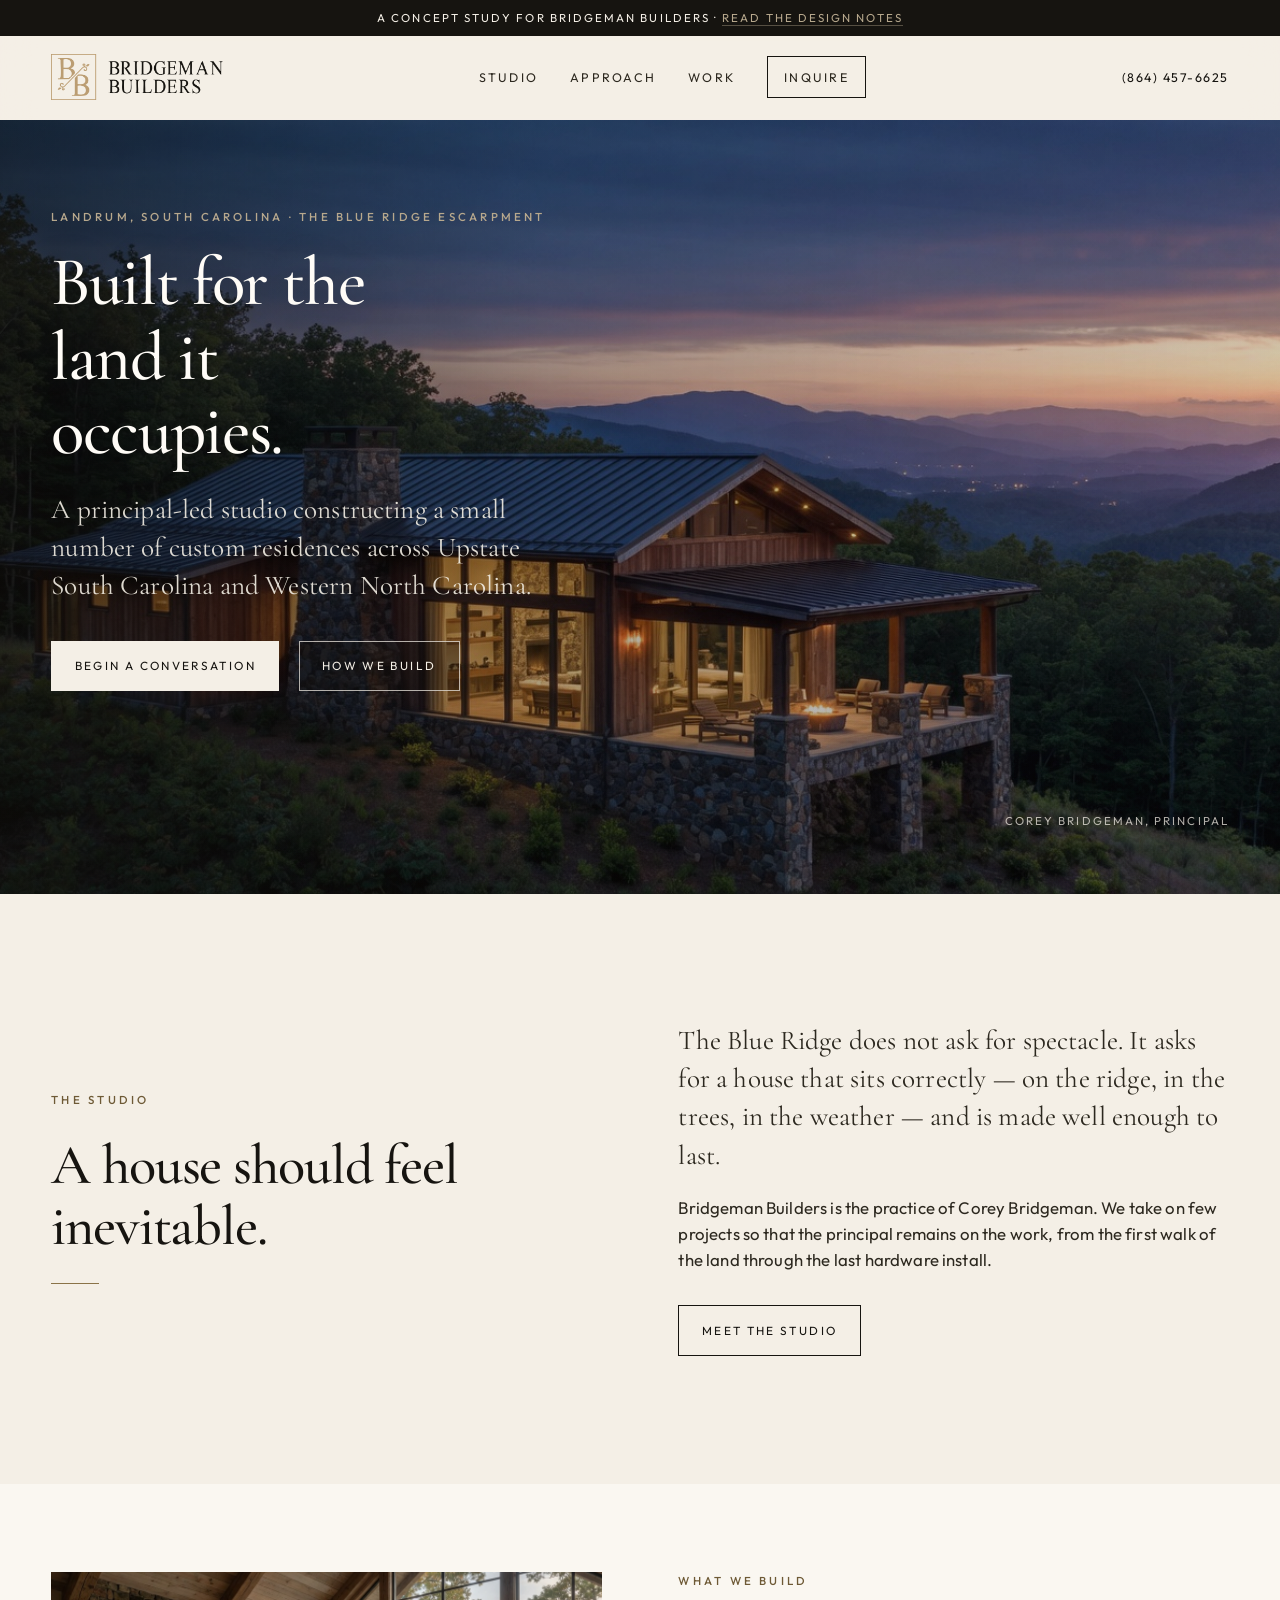
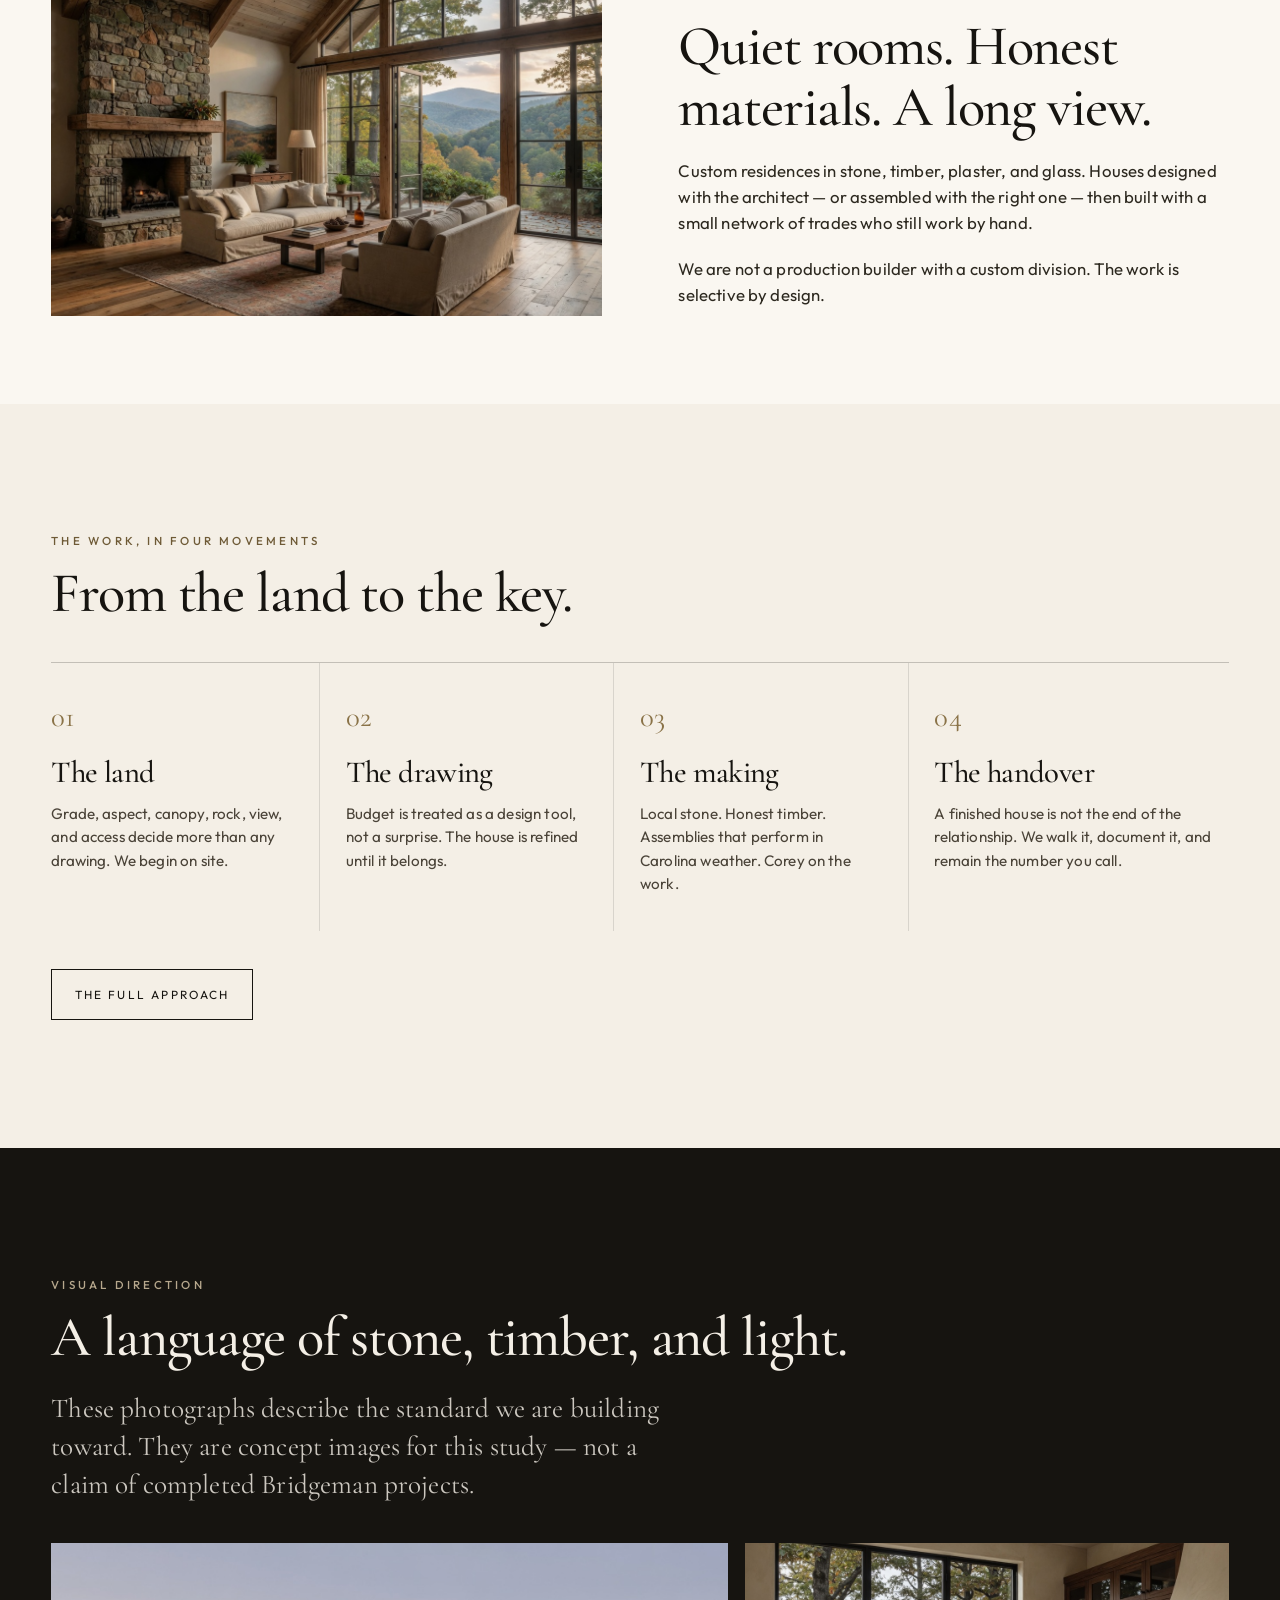
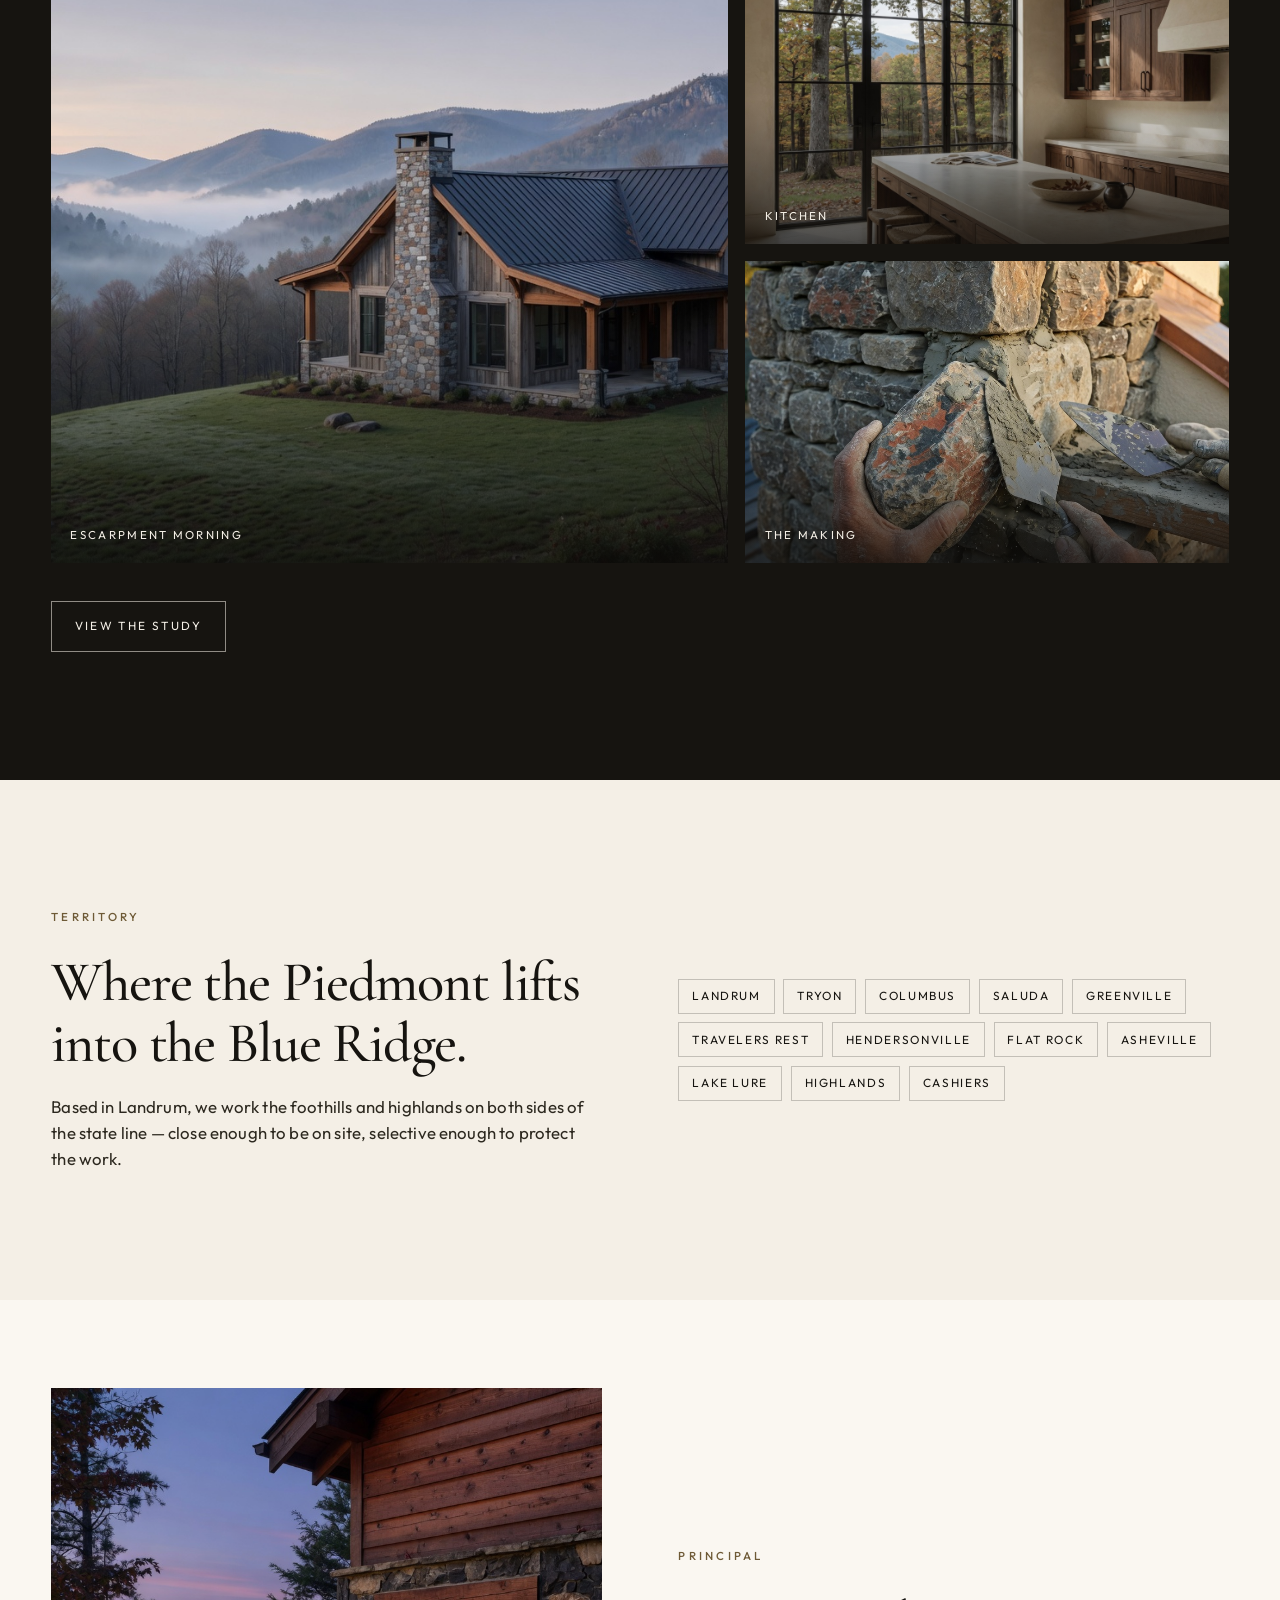
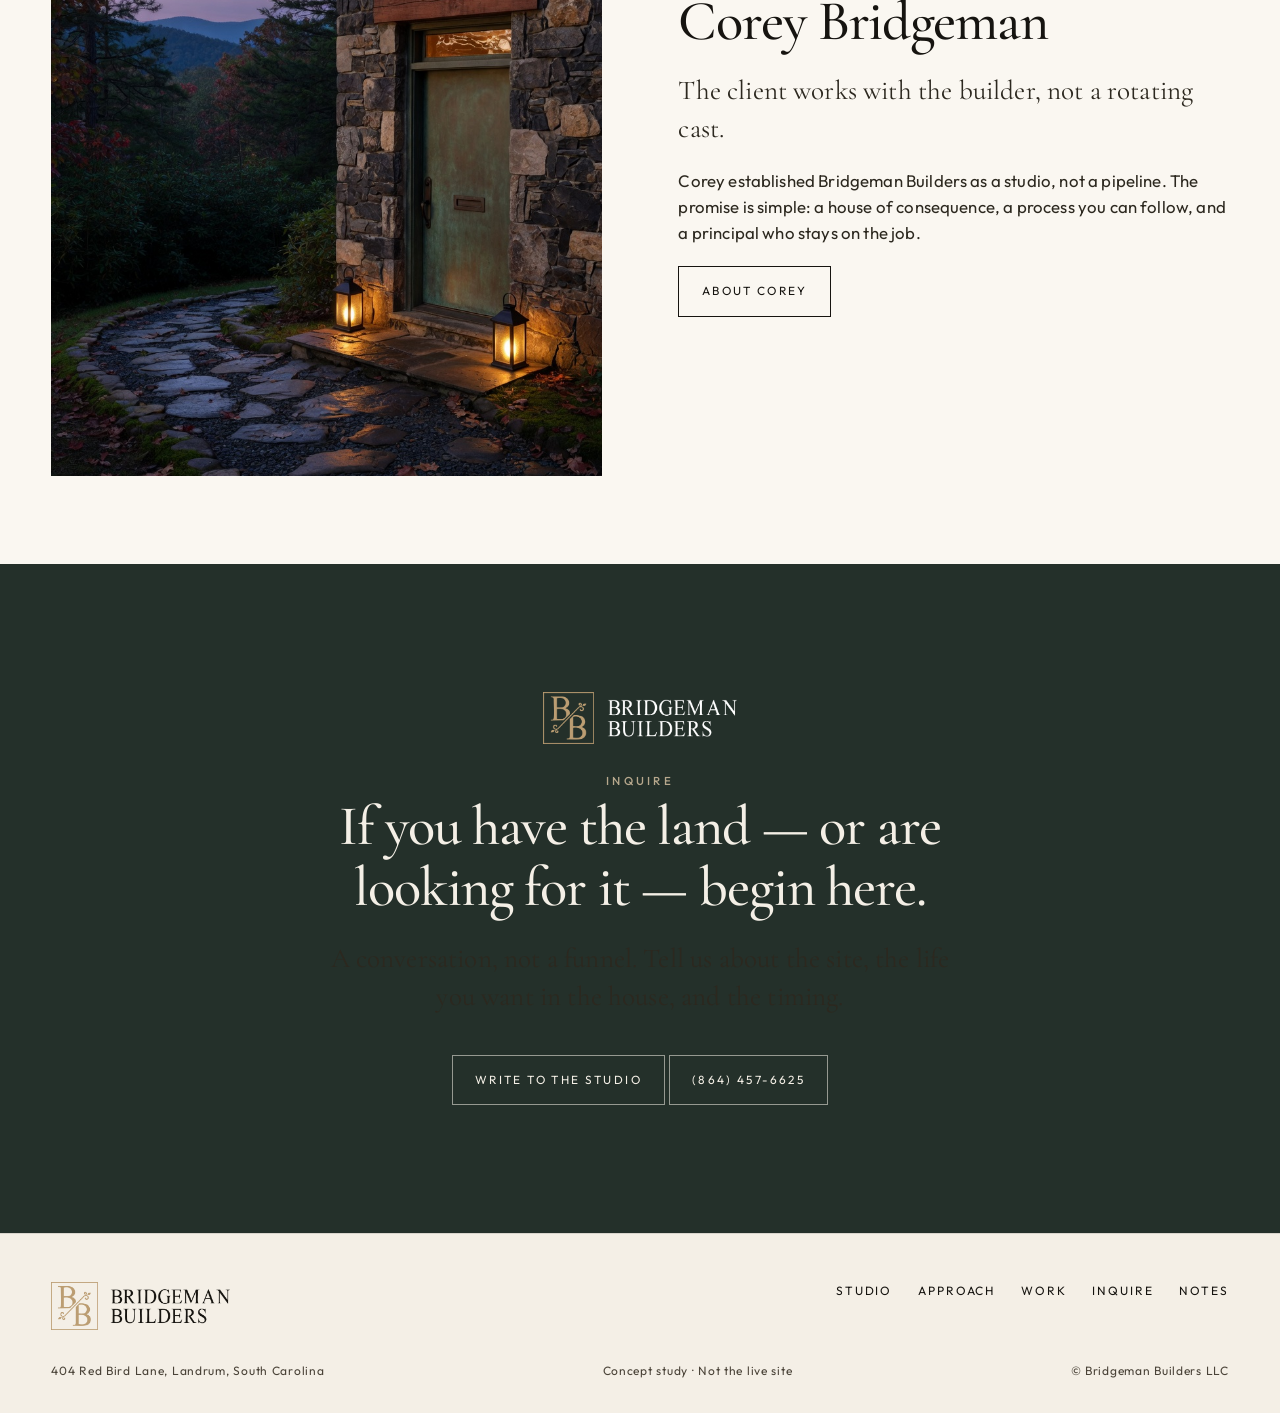
==== commit 496d9df2: "Add Bridgeman Builders logo from the live site Use the gold BB lockup in the header, footer, favicon" ====
--- a/index.html
+++ b/index.html
@@ -9,7 +9,7 @@
   <meta property="og:title" content="Bridgeman Builders" />
   <meta property="og:description" content="Custom residences for the Carolina escarpment. A concept study for Corey Bridgeman." />
   <meta property="og:image" content="images/hero-dusk.jpg" />
-  <link rel="icon" href="images/favicon.svg" type="image/svg+xml" />
+  <link rel="icon" href="images/logo-mark.png" type="image/png" />
   <link rel="preconnect" href="https://fonts.googleapis.com" />
   <link rel="preconnect" href="https://fonts.gstatic.com" crossorigin />
   <link href="https://fonts.googleapis.com/css2?family=Cormorant+Garamond:ital,wght@0,400;0,500;0,600;1,400;1,500&family=Outfit:wght@300;400;500;600&display=swap" rel="stylesheet" />
@@ -19,8 +19,8 @@
   <div class="ribbon">A concept study for Bridgeman Builders · <a href="notes.html">Read the design notes</a></div>
   <header class="nav">
     <a class="wordmark" href="index.html" aria-label="Bridgeman Builders home">
-      <strong>BRIDGEMAN</strong>
-      <span>Builders</span>
+      <img class="logo-full" src="images/logo-dark.png" alt="Bridgeman Builders" />
+      <img class="logo-mark" src="images/logo-mark.png" alt="" />
     </a>
     <nav class="nav-links" aria-label="Primary">
       <a href="about.html">Studio</a>
@@ -181,6 +181,7 @@
 
   <section class="section bg-forest">
     <div class="wrap center" style="max-width:40rem">
+      <img class="logo-on-dark" src="images/logo.png" alt="Bridgeman Builders" />
       <p class="eyebrow kicker" style="color:var(--stone)">Inquire</p>
       <h2>If you have the land — or are looking for it — begin here.</h2>
       <p class="lede mt-m">A conversation, not a funnel. Tell us about the site, the life you want in the house, and the timing.</p>
@@ -194,8 +195,8 @@
   <footer>
     <div class="footer-top">
       <a class="wordmark" href="index.html">
-        <strong>BRIDGEMAN</strong>
-        <span>Builders</span>
+        <img class="logo-full" src="images/logo-dark.png" alt="Bridgeman Builders" />
+      <img class="logo-mark" src="images/logo-mark.png" alt="" />
       </a>
       <nav class="footer-nav">
         <a href="about.html">Studio</a>
--- a/css/styles.css
+++ b/css/styles.css
@@ -158,24 +158,26 @@
 
 .wordmark {
   display: flex;
-  flex-direction: column;
-  gap: 0;
-  line-height: 1;
-}
-
-.wordmark strong {
-  font-family: var(--serif);
-  font-size: 1.35rem;
-  font-weight: 600;
-  letter-spacing: 0.22em;
-}
-
-.wordmark span {
-  font-size: 0.62rem;
-  letter-spacing: 0.42em;
-  text-transform: uppercase;
-  color: var(--ink-3);
-  margin-top: 0.2rem;
+  align-items: center;
+  line-height: 0;
+}
+
+.wordmark img {
+  display: block;
+  height: 46px;
+  width: auto;
+}
+
+.wordmark .logo-mark {
+  display: none;
+  height: 40px;
+}
+
+.logo-on-dark {
+  display: block;
+  height: 52px;
+  width: auto;
+  margin: 0 auto 1.75rem;
 }
 
 .nav-links {
@@ -395,6 +397,18 @@
   align-items: center;
 }
 
+.hero .btn-light {
+  background: rgba(16, 14, 11, 0.32);
+  backdrop-filter: blur(10px);
+  -webkit-backdrop-filter: blur(10px);
+  border-color: rgba(244, 239, 230, 0.72);
+}
+
+.hero .btn-light:hover {
+  background: var(--paper);
+  color: var(--ink);
+}
+
 .hero-meta {
   position: absolute;
   right: var(--pad);
@@ -727,7 +741,7 @@
 select {
   background: transparent;
   border: 0;
-  border-bottom: 1px solid var(--line-strong);
+  border-bottom: 1px solid rgba(22, 20, 16, 0.32);
   padding: 0.45rem 0 0.7rem;
   font-size: 1.02rem;
   color: var(--ink);
@@ -743,7 +757,7 @@
 
 textarea {
   min-height: 7.5rem;
-  resize: vertical;
+  resize: none;
   line-height: 1.5;
 }
 
@@ -847,6 +861,15 @@
   border-top: 1px solid var(--line);
   display: grid;
   gap: 2rem;
+}
+
+footer .wordmark .logo-full {
+  display: block;
+  height: 48px;
+}
+
+footer .wordmark .logo-mark {
+  display: none;
 }
 
 .footer-top {
@@ -1035,15 +1058,6 @@
     display: none;
   }
 
-  .hero-actions {
-    flex-direction: column;
-    align-items: stretch;
-  }
-
-  .hero-actions .btn {
-    justify-content: center;
-  }
-
   .hero-inner {
     max-width: none;
     padding-bottom: 3.5rem;
@@ -1062,6 +1076,40 @@
   .ribbon {
     font-size: 0.62rem;
     letter-spacing: 0.1em;
+  }
+
+  .wordmark img {
+    height: 40px;
+  }
+}
+
+@media (max-width: 360px) {
+  .wordmark .logo-full {
+    display: none;
+  }
+
+  .wordmark .logo-mark {
+    display: block;
+  }
+}
+
+@media (max-width: 600px) {
+  .eyebrow {
+    letter-spacing: 0.14em;
+    font-size: 0.64rem;
+  }
+
+  .hero-actions {
+    flex-direction: column;
+    align-items: stretch;
+  }
+
+  .hero-actions .btn {
+    justify-content: center;
+  }
+
+  .hero .btn-light {
+    background: rgba(16, 14, 11, 0.55);
   }
 }
 
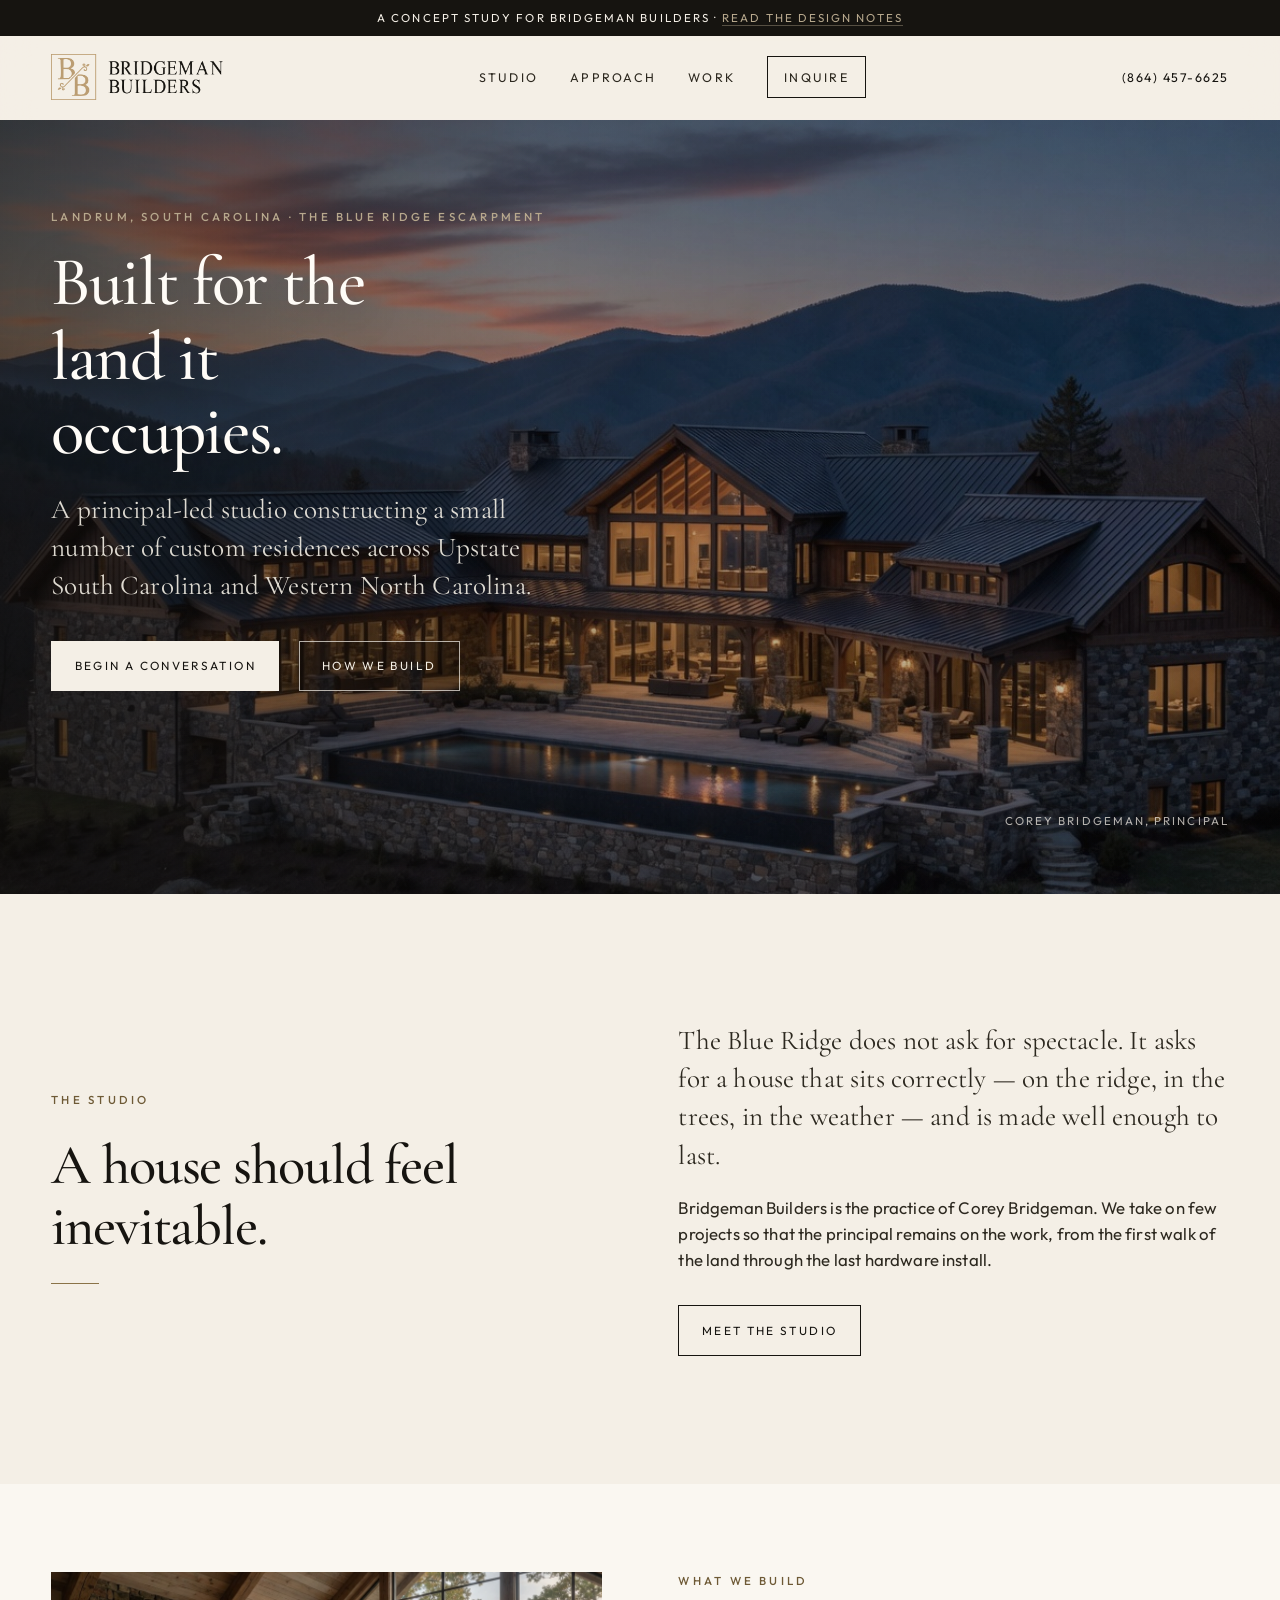
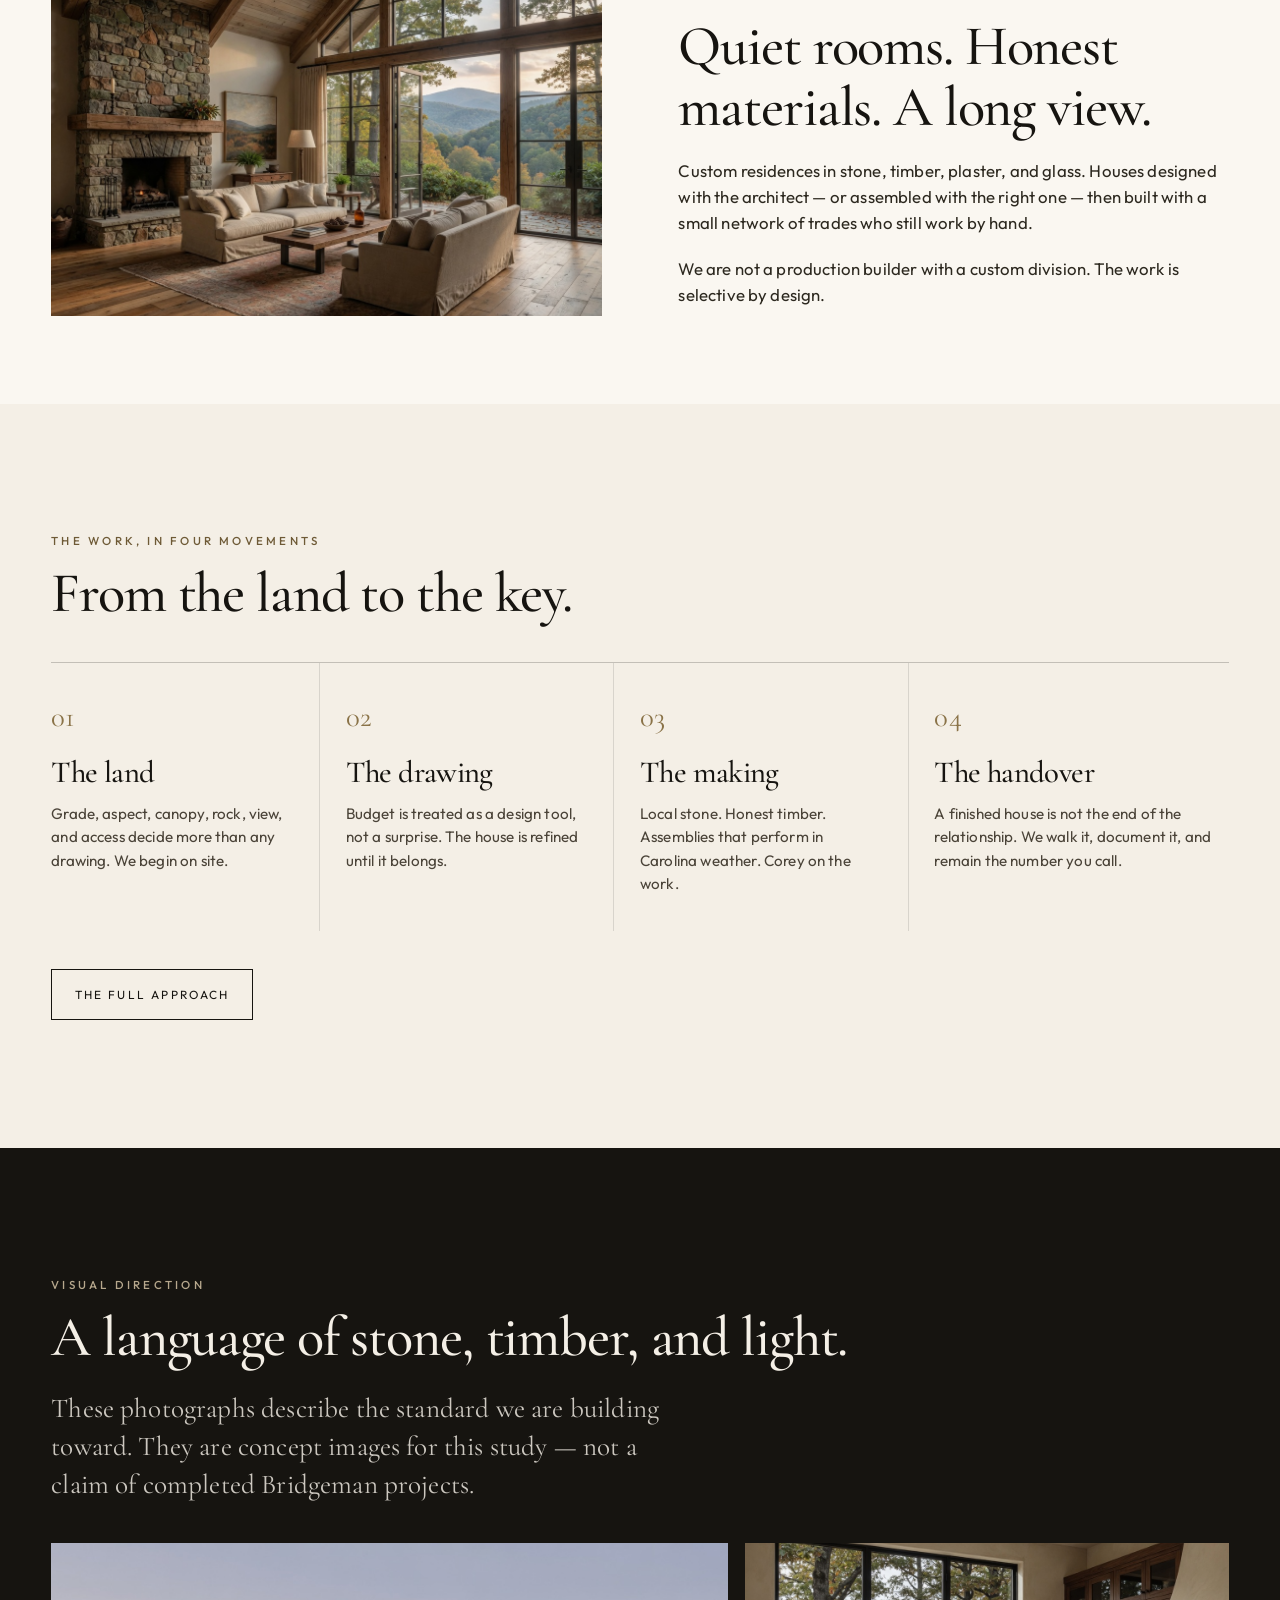
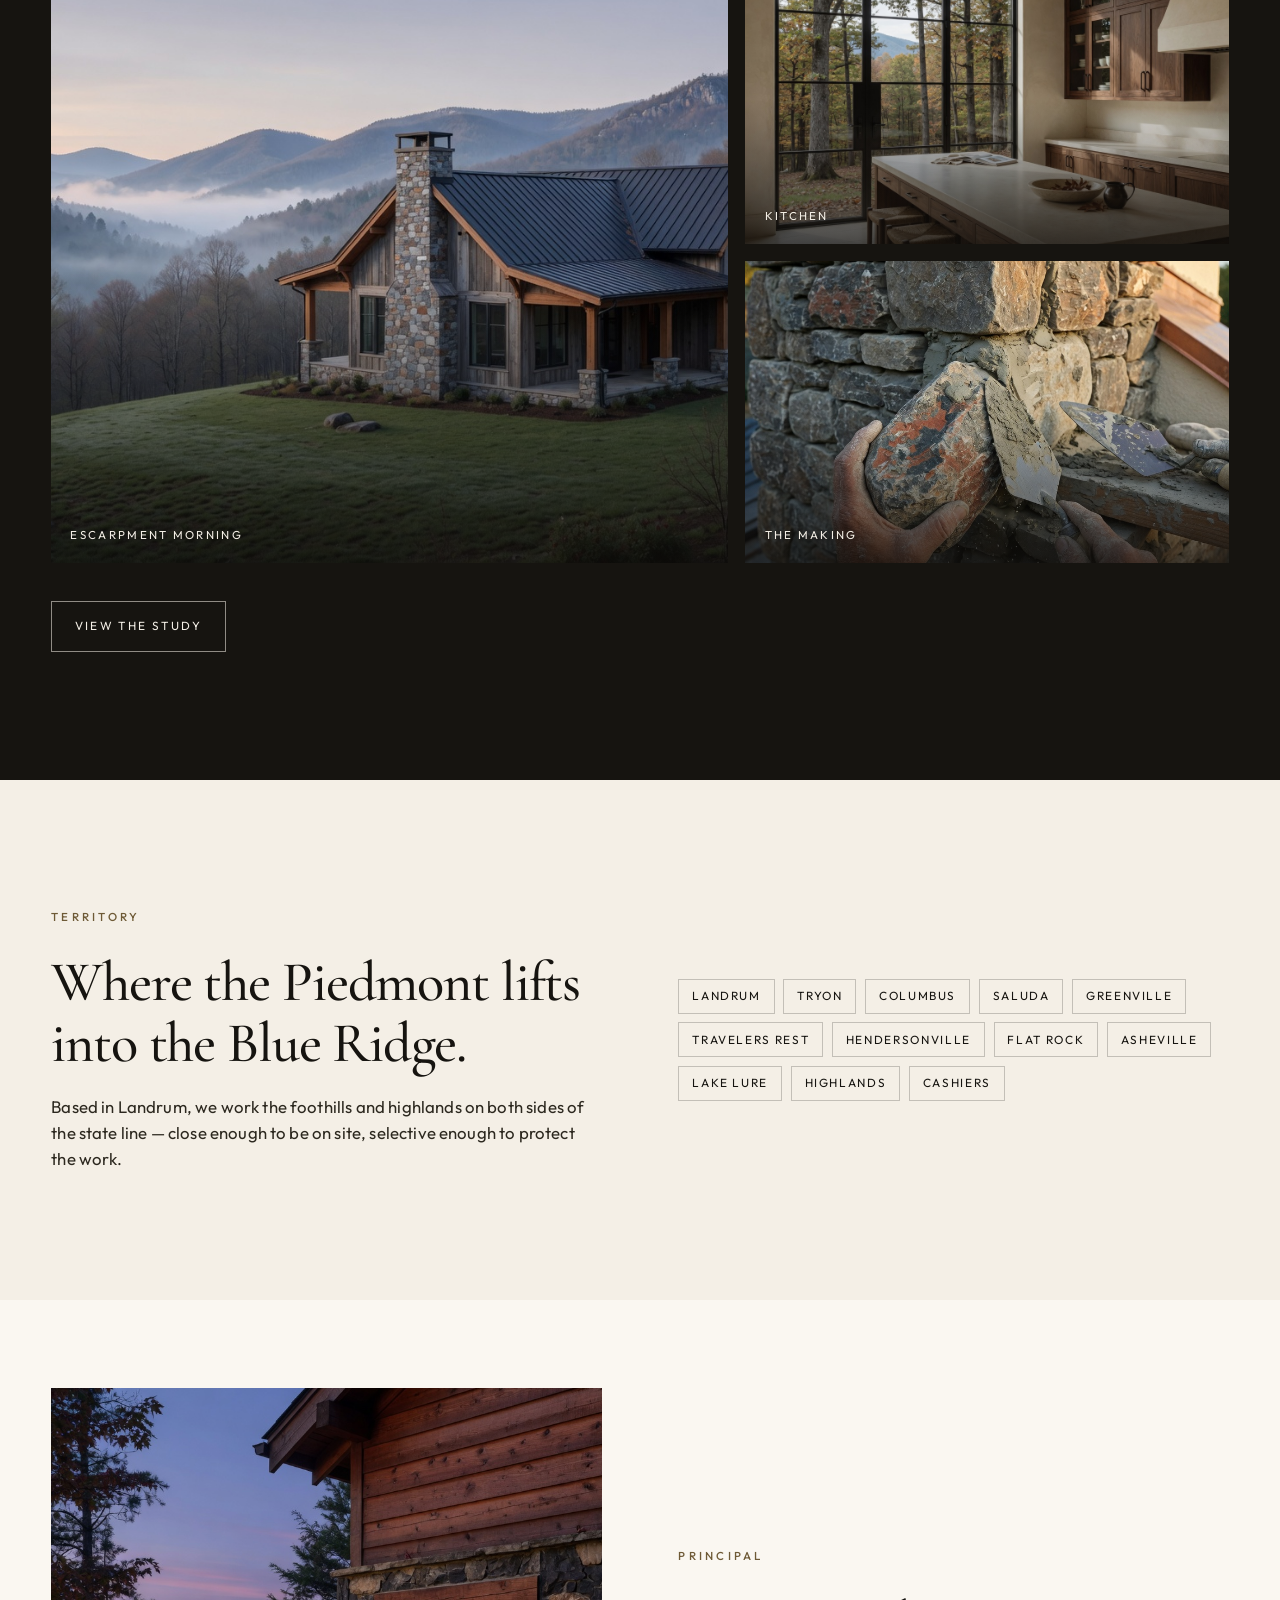
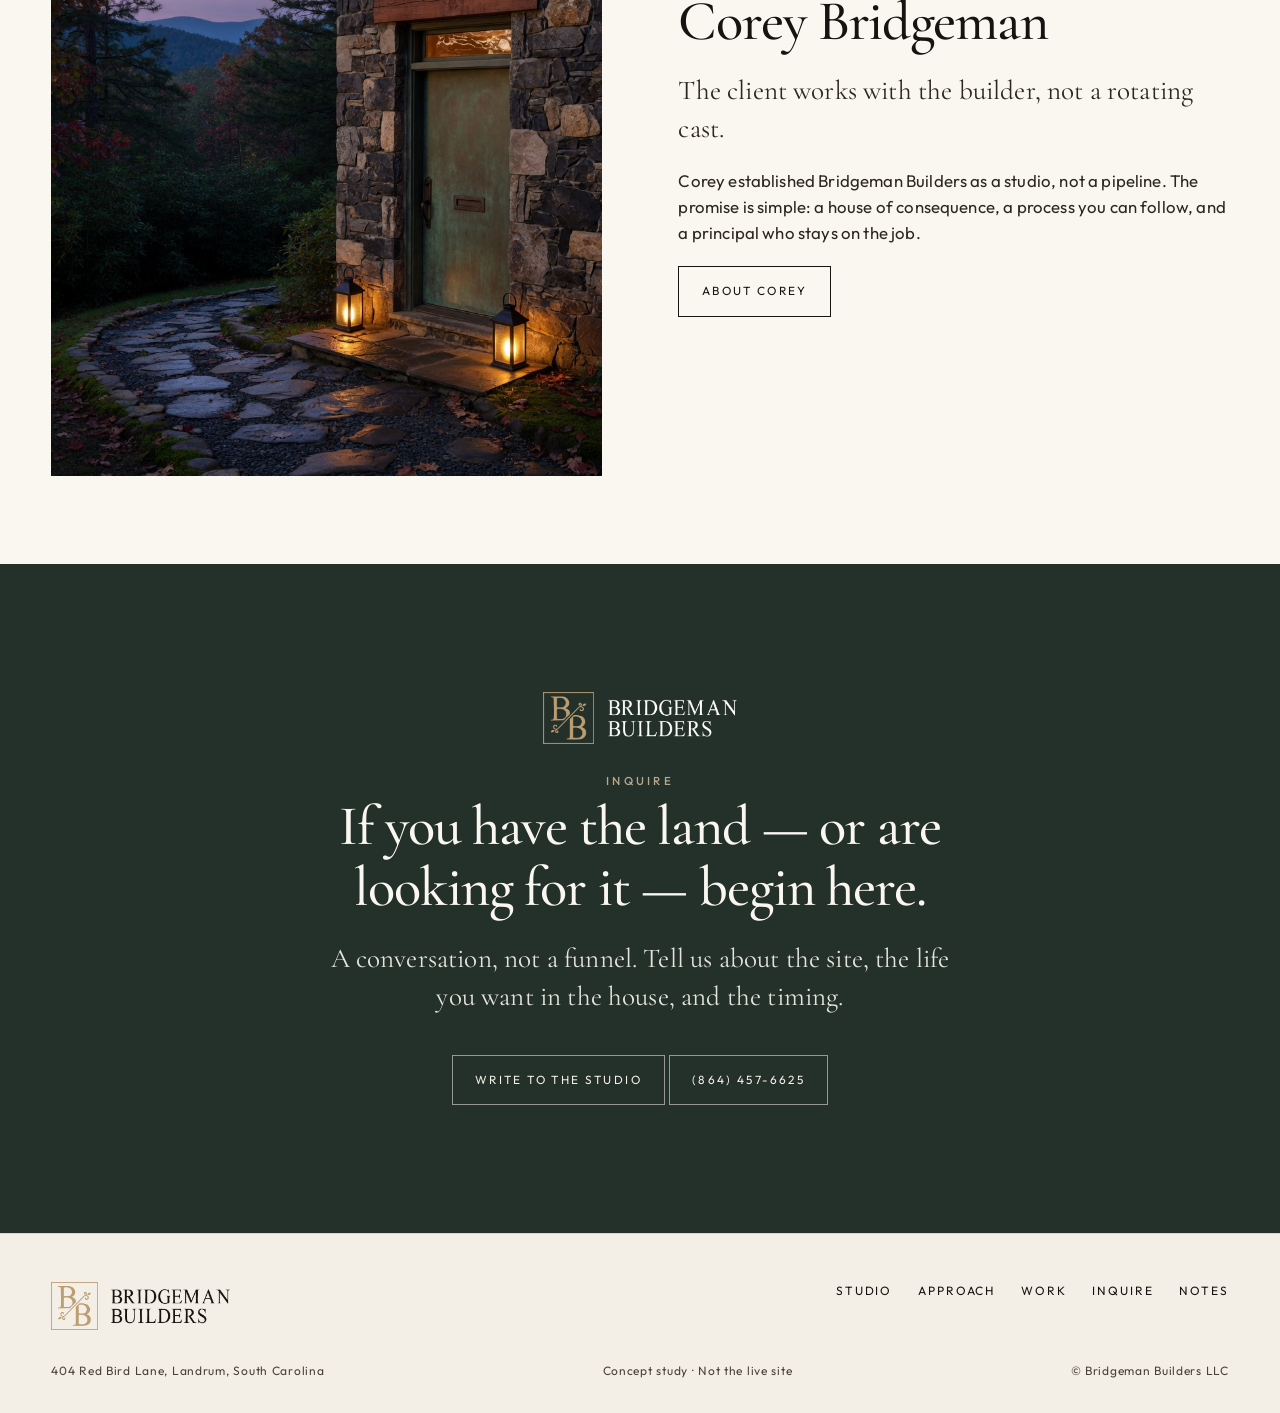
==== commit a0e94fd9: "Replace the hero with a larger luxury Blue Ridge estate Swap the cabin-scale dusk house for a multi-" ====
--- a/index.html
+++ b/index.html
@@ -42,7 +42,7 @@
 
   <section class="hero">
     <div class="hero-media">
-      <img src="images/hero-dusk.jpg" alt="A mountain-modern residence of stone, cedar, and glass at dusk above the Blue Ridge" />
+      <img src="images/hero-dusk.jpg" alt="A large luxury mountain estate of stone, timber, and glass at dusk above the Blue Ridge" />
     </div>
     <div class="hero-inner">
       <p class="eyebrow reveal">Landrum, South Carolina · The Blue Ridge escarpment</p>
--- a/css/styles.css
+++ b/css/styles.css
@@ -352,7 +352,7 @@
   width: 100%;
   height: 100%;
   object-fit: cover;
-  object-position: 68% 42%;
+  object-position: 50% 48%;
 }
 
 .hero::after {
@@ -487,6 +487,23 @@
 .bg-forest {
   background: var(--forest);
   color: var(--paper);
+}
+
+.bg-forest .eyebrow,
+.bg-forest .kicker {
+  color: var(--stone);
+}
+
+.bg-forest h1,
+.bg-forest h2,
+.bg-forest h3 {
+  color: var(--cream);
+}
+
+.bg-forest .lede,
+.bg-forest .body-lg,
+.bg-forest p {
+  color: rgba(250, 247, 241, 0.9);
 }
 
 .bg-cream {
@@ -1070,7 +1087,7 @@
   }
 
   .hero-media img {
-    object-position: 70% 40%;
+    object-position: 52% 42%;
   }
 
   .ribbon {
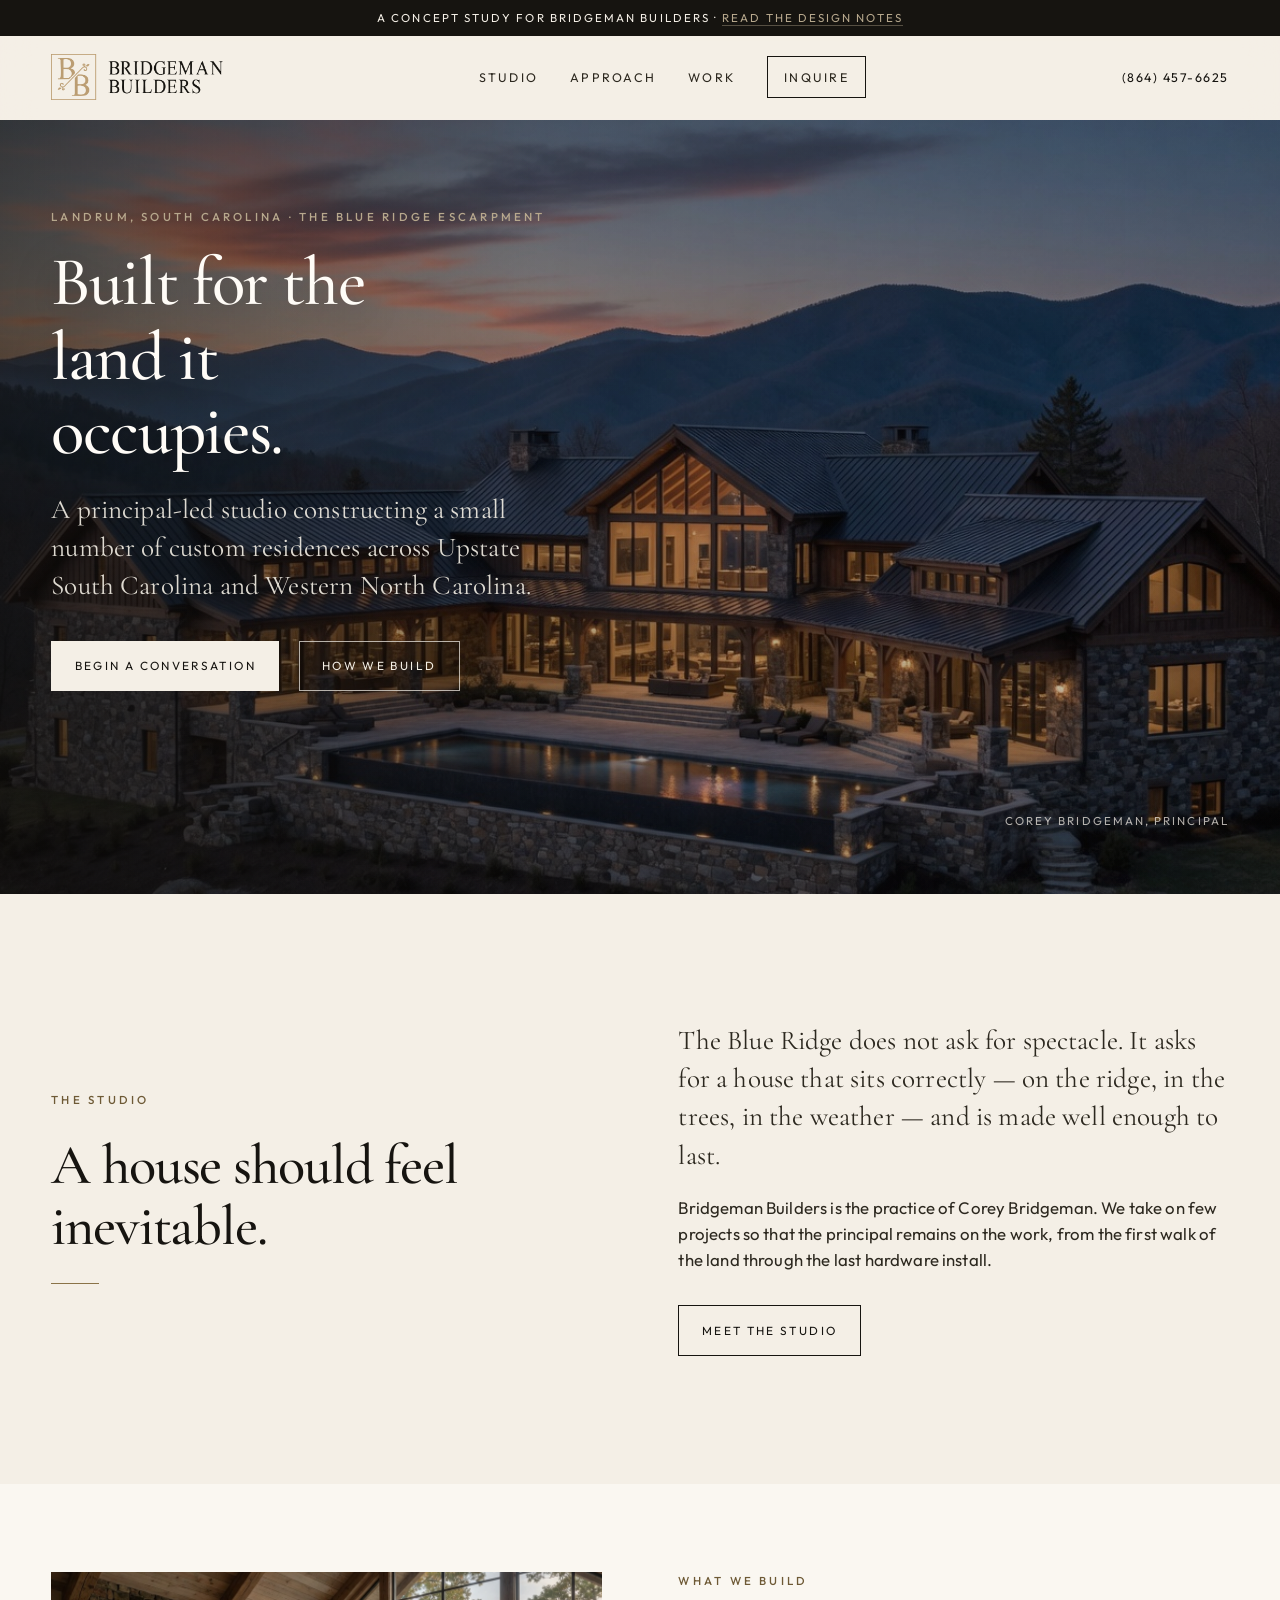
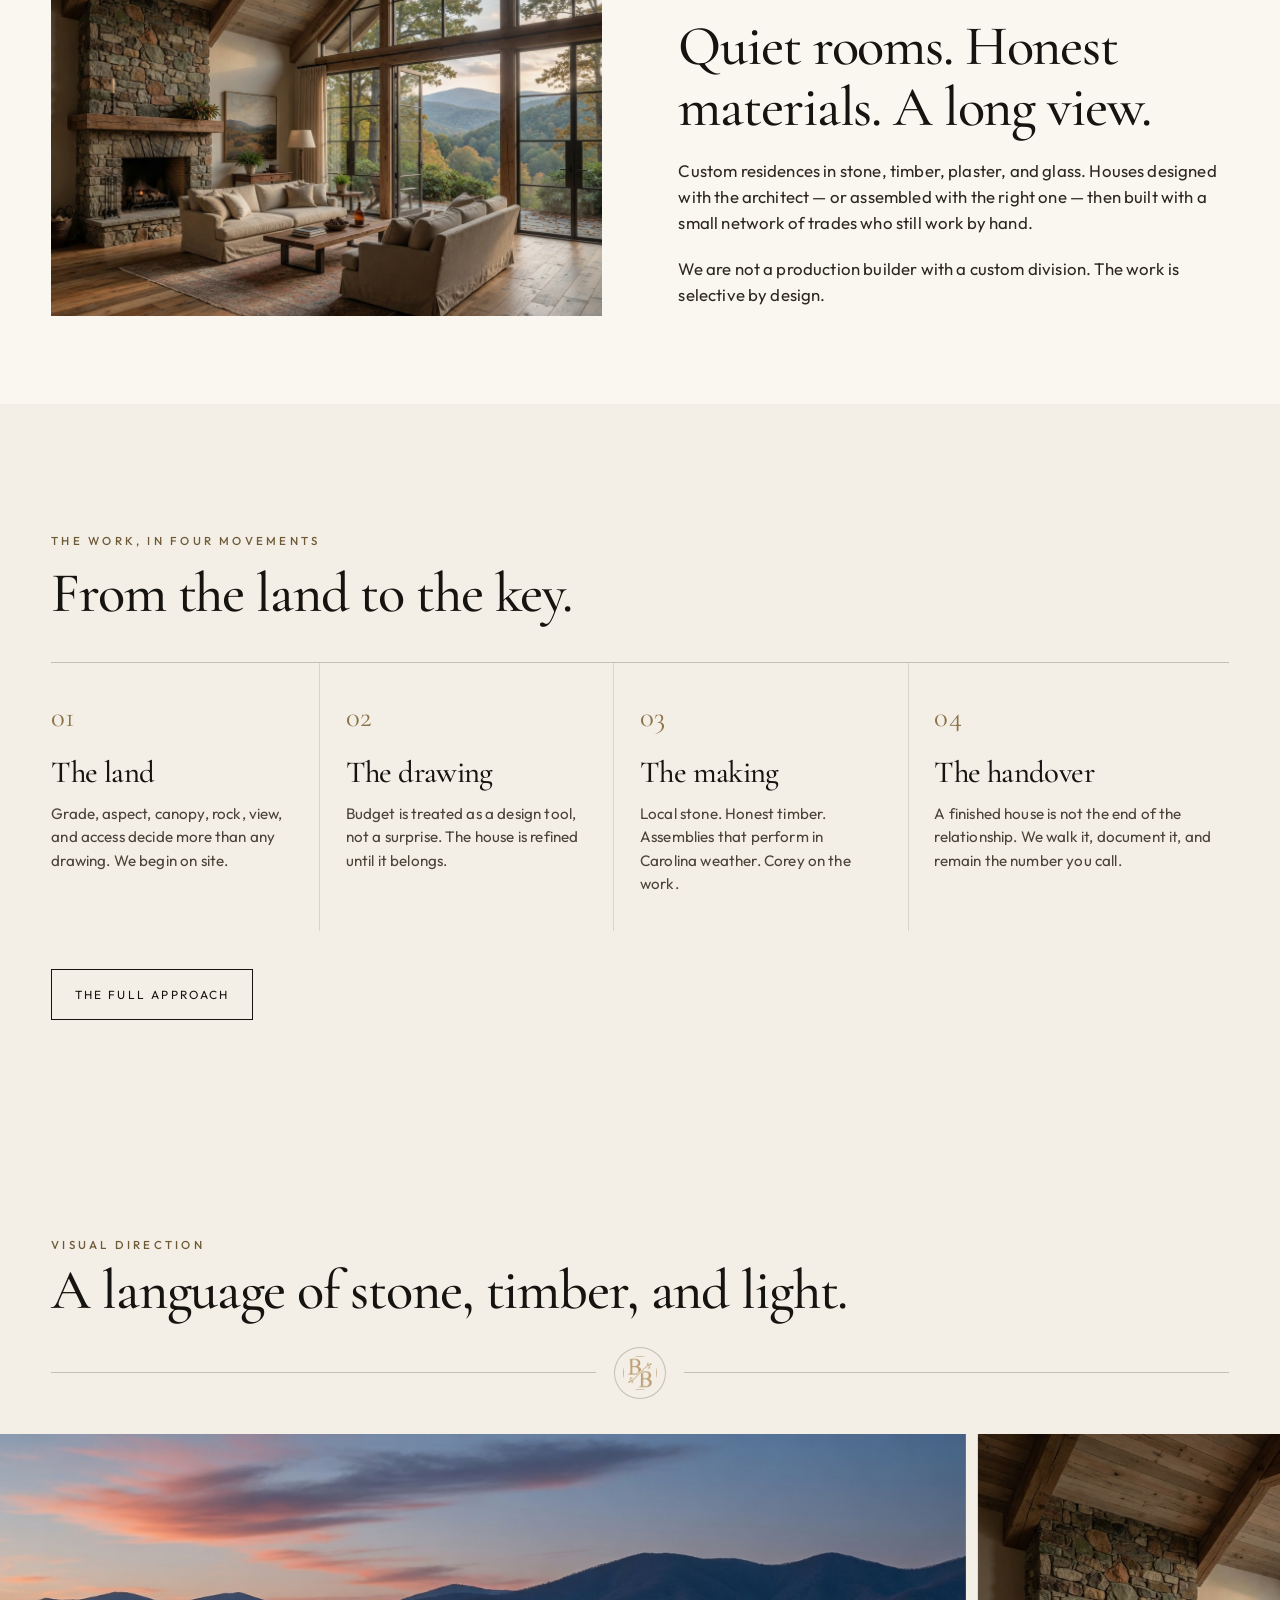
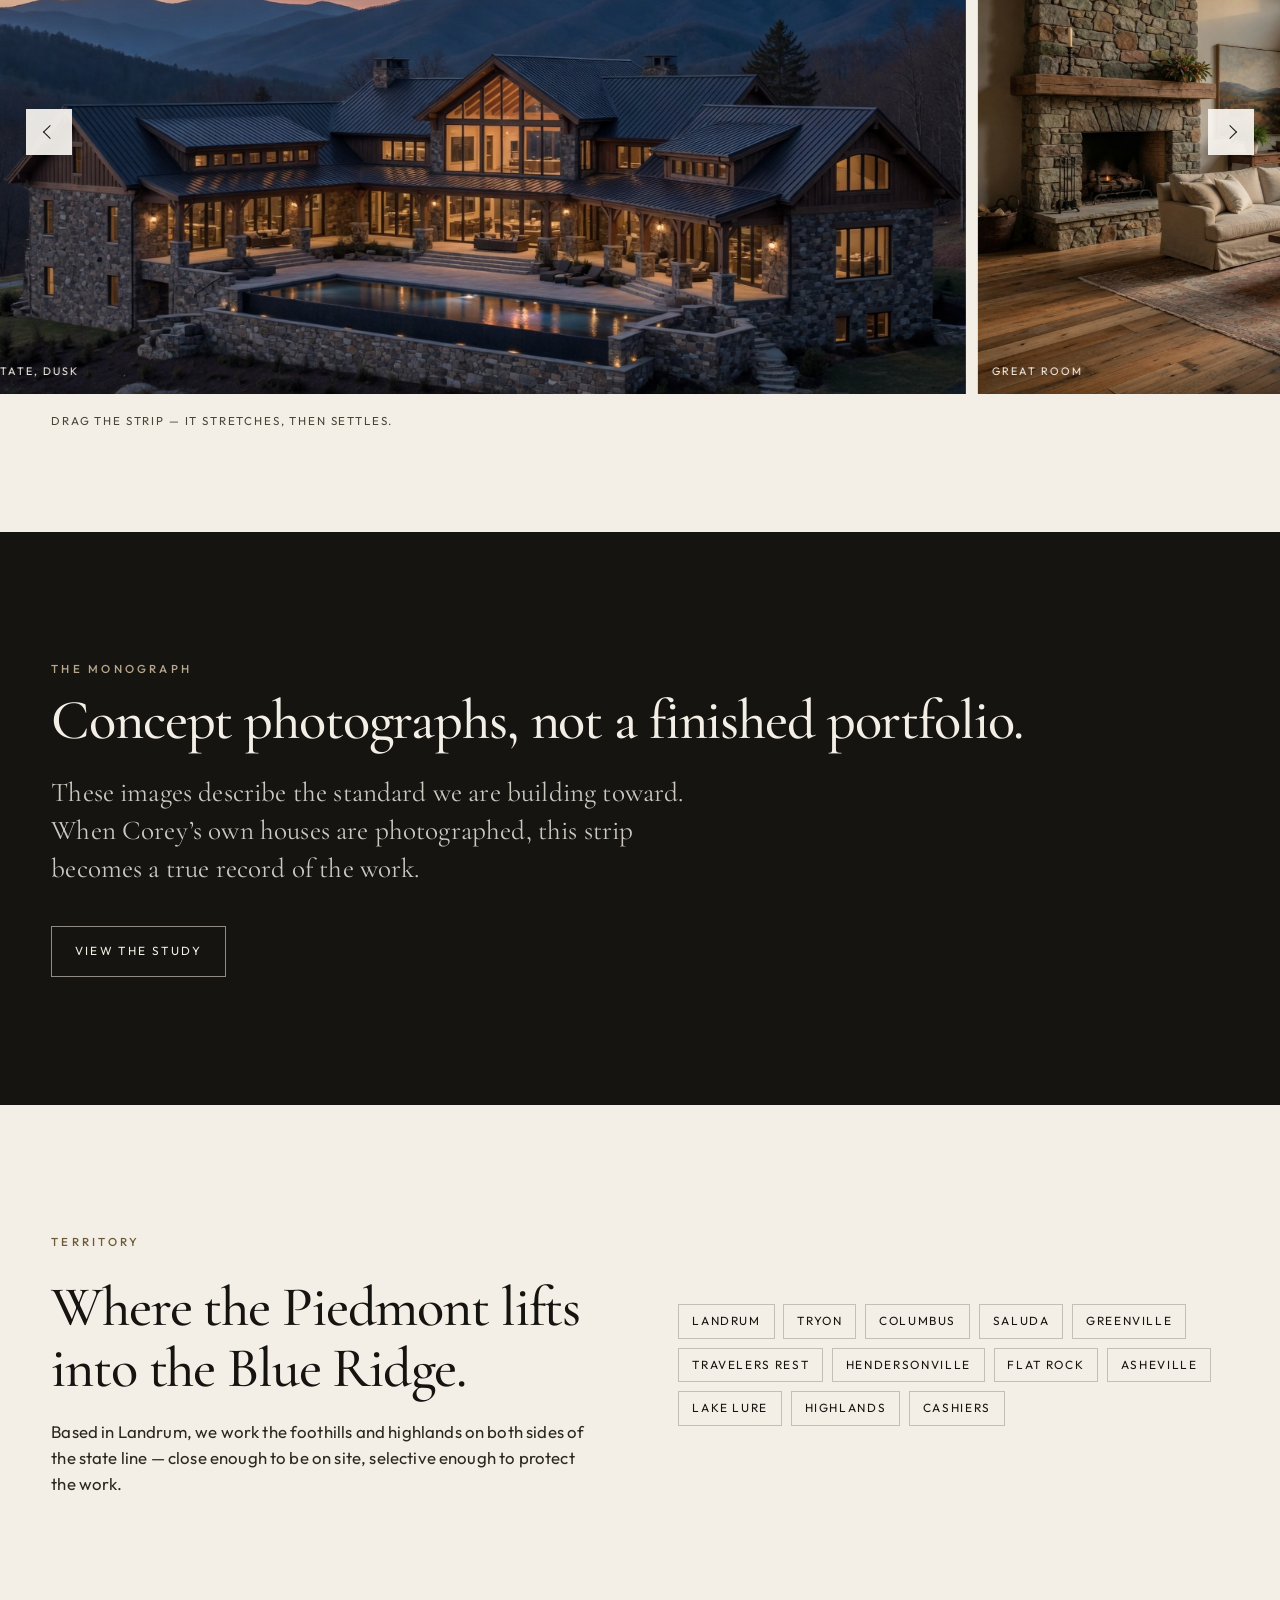
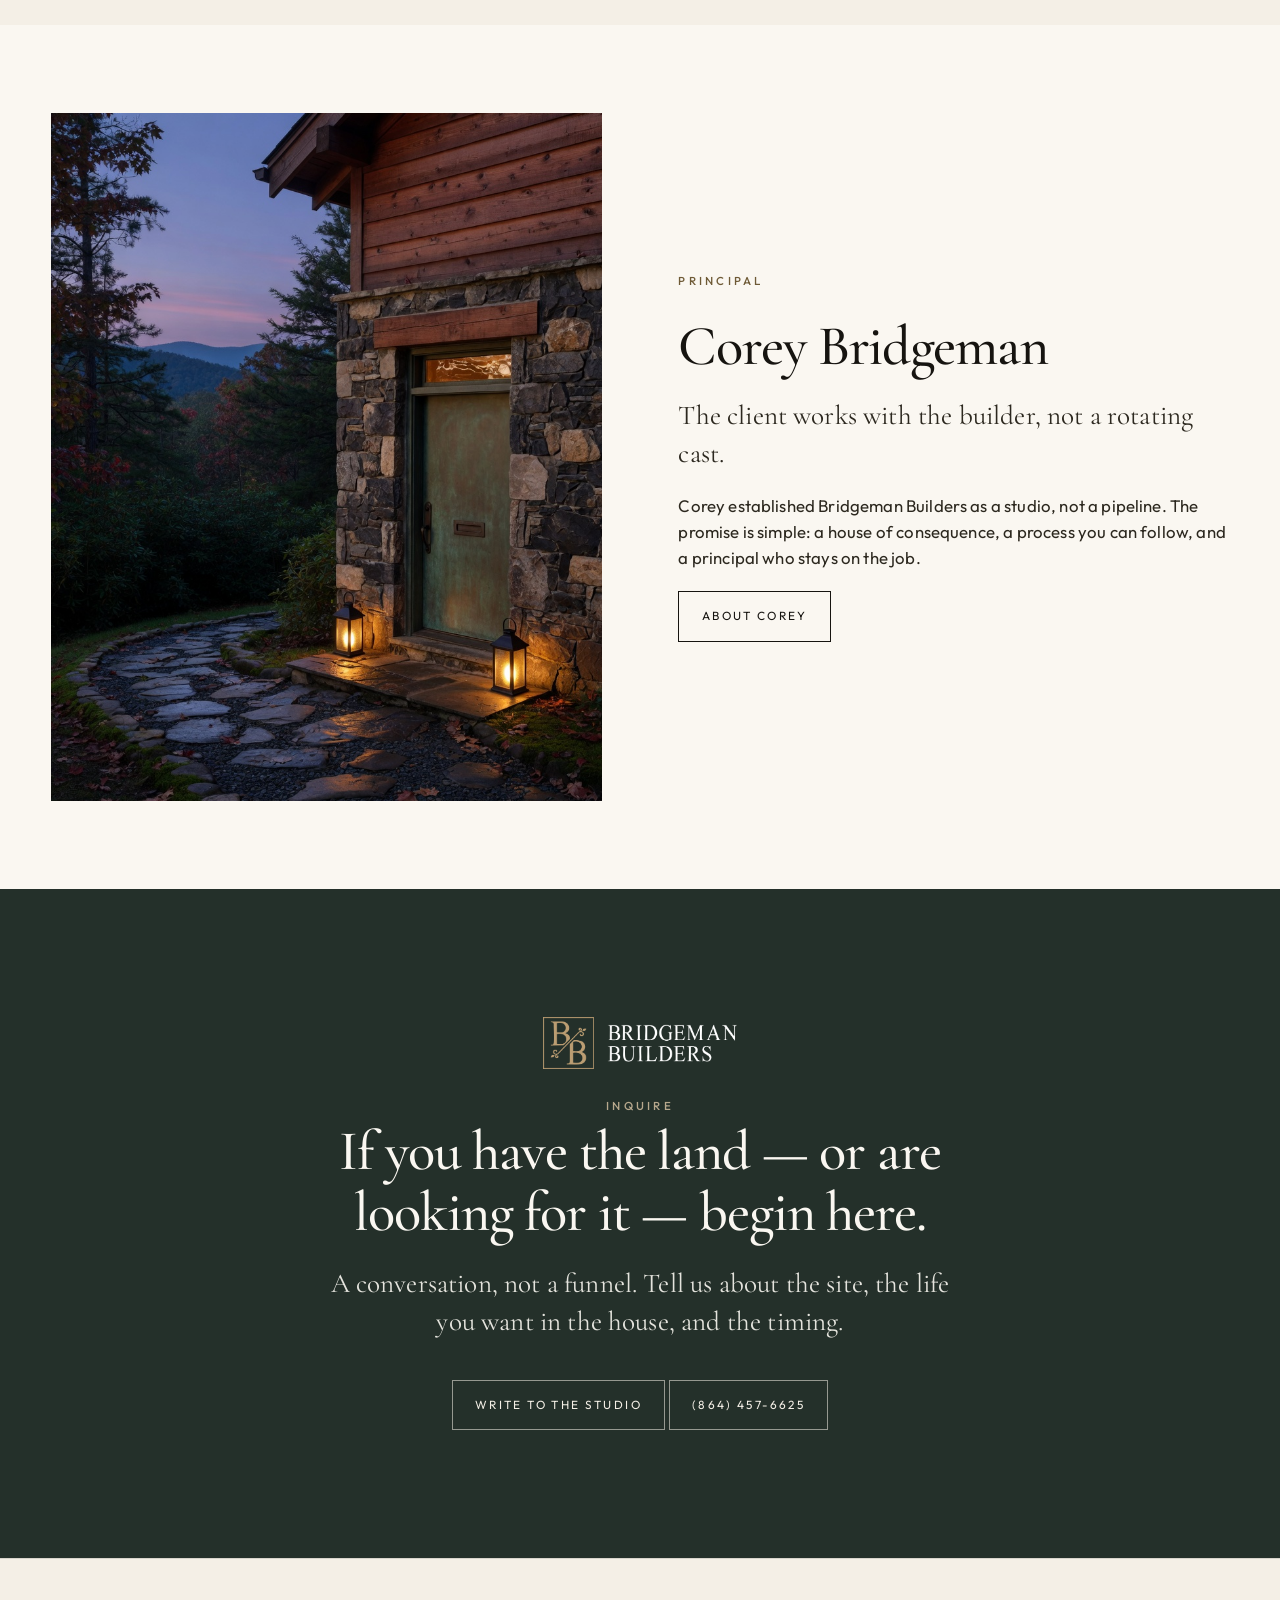
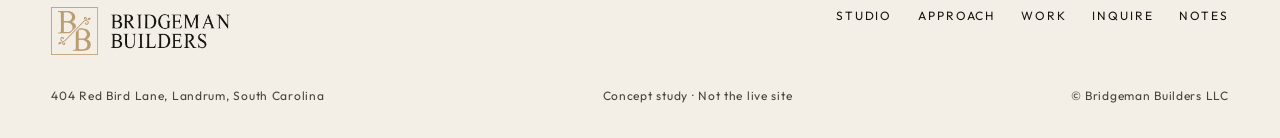
==== commit 36d27a96: "Add a Buchanan-style rubber-band photo strip Center-peek filmstrip with elastic drag, slow drift, an" ====
--- a/index.html
+++ b/index.html
@@ -117,25 +117,72 @@
     </div>
   </section>
 
+  <section class="band-section">
+    <div class="wrap band-intro">
+      <p class="eyebrow kicker">Visual direction</p>
+      <h2>A language of stone, timber, and light.</h2>
+    </div>
+    <div class="band-rule" aria-hidden="true">
+      <span></span>
+      <img src="images/logo-mark.png" alt="" />
+      <span></span>
+    </div>
+    <div class="band" data-band>
+      <button class="band-arrow prev" type="button" data-band-prev aria-label="Previous image"></button>
+      <div class="band-viewport">
+        <div class="band-track">
+          <figure>
+            <img src="images/hero-dusk.jpg" alt="Luxury Blue Ridge estate at dusk" />
+            <figcaption>Estate, dusk</figcaption>
+          </figure>
+          <figure>
+            <img src="images/interior-greatroom.jpg" alt="Vaulted great room" />
+            <figcaption>Great room</figcaption>
+          </figure>
+          <figure>
+            <img src="images/entry-dusk.jpg" alt="Lantern-lit stone entry" />
+            <figcaption>Threshold</figcaption>
+          </figure>
+          <figure>
+            <img src="images/interior-kitchen.jpg" alt="Walnut kitchen" />
+            <figcaption>Kitchen</figcaption>
+          </figure>
+          <figure>
+            <img src="images/craft-stone.jpg" alt="Fieldstone being laid" />
+            <figcaption>Stone</figcaption>
+          </figure>
+          <figure>
+            <img src="images/exterior-morning.jpg" alt="Morning mist around a mountain house" />
+            <figcaption>Escarpment morning</figcaption>
+          </figure>
+          <figure>
+            <img src="images/outdoor-terrace.jpg" alt="Covered terrace" />
+            <figcaption>Terrace</figcaption>
+          </figure>
+          <figure>
+            <img src="images/interior-bath.jpg" alt="Primary bath" />
+            <figcaption>Primary bath</figcaption>
+          </figure>
+          <figure>
+            <img src="images/craft-millwork.jpg" alt="Custom millwork" />
+            <figcaption>Millwork</figcaption>
+          </figure>
+          <figure>
+            <img src="images/interior-dining.jpg" alt="Dining room" />
+            <figcaption>Dining</figcaption>
+          </figure>
+        </div>
+      </div>
+      <button class="band-arrow next" type="button" data-band-next aria-label="Next image"></button>
+      <p class="band-hint">Drag the strip — it stretches, then settles.</p>
+    </div>
+  </section>
+
   <section class="section bg-ink">
     <div class="wrap">
-      <p class="eyebrow kicker">Visual direction</p>
-      <h2 class="mt-s">A language of stone, timber, and light.</h2>
-      <p class="lede mt-m narrow">These photographs describe the standard we are building toward. They are concept images for this study — not a claim of completed Bridgeman projects.</p>
-      <div class="work-grid mt-l">
-        <a class="wide" href="work.html">
-          <img src="images/exterior-morning.jpg" alt="Morning mist around a timber and stone residence in the Carolina foothills" />
-          <span class="tile-label">Escarpment morning</span>
-        </a>
-        <a href="work.html">
-          <img src="images/interior-kitchen.jpg" alt="Walnut kitchen with limestone counters and a steel window wall to autumn forest" />
-          <span class="tile-label">Kitchen</span>
-        </a>
-        <a href="work.html">
-          <img src="images/craft-stone.jpg" alt="A mason setting local fieldstone on a chimney" />
-          <span class="tile-label">The making</span>
-        </a>
-      </div>
+      <p class="eyebrow kicker">The monograph</p>
+      <h2 class="mt-s">Concept photographs, not a finished portfolio.</h2>
+      <p class="lede mt-m narrow">These images describe the standard we are building toward. When Corey’s own houses are photographed, this strip becomes a true record of the work.</p>
       <p class="mt-l"><a class="btn btn-light" href="work.html">View the study</a></p>
     </div>
   </section>
--- a/css/styles.css
+++ b/css/styles.css
@@ -990,6 +990,161 @@
   cursor: pointer;
 }
 
+/* Rubber-band photo strip (Buchanan-inspired) */
+.band-section {
+  padding: clamp(3rem, 7vw, 5.5rem) 0 clamp(4rem, 8vw, 6.5rem);
+  overflow: hidden;
+}
+
+.band-intro {
+  padding: 0 var(--pad);
+  margin-bottom: 1.6rem;
+}
+
+.band-rule {
+  display: flex;
+  align-items: center;
+  gap: 1.1rem;
+  padding: 0 var(--pad);
+  margin: 0 0 2.2rem;
+}
+
+.band-rule span {
+  flex: 1;
+  height: 1px;
+  background: var(--line-strong);
+}
+
+.band-rule img {
+  width: 52px;
+  height: 52px;
+  object-fit: contain;
+  border: 1px solid var(--line-strong);
+  border-radius: 50%;
+  padding: 8px;
+  background: var(--paper);
+}
+
+.band {
+  position: relative;
+  user-select: none;
+  -webkit-user-select: none;
+  cursor: grab;
+  touch-action: pan-y;
+}
+
+.band.is-dragging {
+  cursor: grabbing;
+}
+
+.band-viewport {
+  overflow: hidden;
+}
+
+.band-track {
+  display: flex;
+  align-items: stretch;
+  gap: 12px;
+  width: max-content;
+  will-change: transform;
+}
+
+.band-track figure {
+  margin: 0;
+  flex: 0 0 auto;
+  height: min(64vh, 560px);
+  position: relative;
+}
+
+.band-track img {
+  height: 100%;
+  width: auto;
+  display: block;
+  pointer-events: none;
+}
+
+.band-track figcaption {
+  position: absolute;
+  left: 0.9rem;
+  bottom: 0.9rem;
+  margin: 0;
+  color: var(--paper);
+  font-size: 0.68rem;
+  letter-spacing: 0.18em;
+  text-transform: uppercase;
+  text-shadow: 0 8px 24px rgba(16, 14, 11, 0.45);
+}
+
+.band-arrow {
+  position: absolute;
+  top: 50%;
+  z-index: 3;
+  width: 46px;
+  height: 46px;
+  border: 0;
+  background: rgba(250, 247, 241, 0.92);
+  color: var(--ink);
+  cursor: pointer;
+  transform: translateY(-50%);
+  display: grid;
+  place-items: center;
+}
+
+.band-arrow::before {
+  content: "";
+  width: 10px;
+  height: 10px;
+  border-left: 1.5px solid var(--ink);
+  border-bottom: 1.5px solid var(--ink);
+}
+
+.band-arrow.prev {
+  left: clamp(0.6rem, 2vw, 1.6rem);
+}
+
+.band-arrow.prev::before {
+  transform: rotate(45deg);
+  margin-left: 3px;
+}
+
+.band-arrow.next {
+  right: clamp(0.6rem, 2vw, 1.6rem);
+}
+
+.band-arrow.next::before {
+  transform: rotate(-135deg);
+  margin-right: 3px;
+}
+
+.band-hint {
+  margin: 1.1rem var(--pad) 0;
+  font-size: 0.72rem;
+  letter-spacing: 0.16em;
+  text-transform: uppercase;
+  color: var(--ink-3);
+}
+
+@media (max-width: 700px) {
+  .band-track figure {
+    height: min(48vh, 380px);
+  }
+
+  .band-arrow {
+    width: 38px;
+    height: 38px;
+  }
+}
+
+@media (prefers-reduced-motion: reduce) {
+  .band-viewport {
+    overflow-x: auto;
+  }
+
+  .band-track {
+    transform: none !important;
+  }
+}
+
 /* Utility */
 .mt-s { margin-top: 0.8rem; }
 .mt-m { margin-top: 1.4rem; }
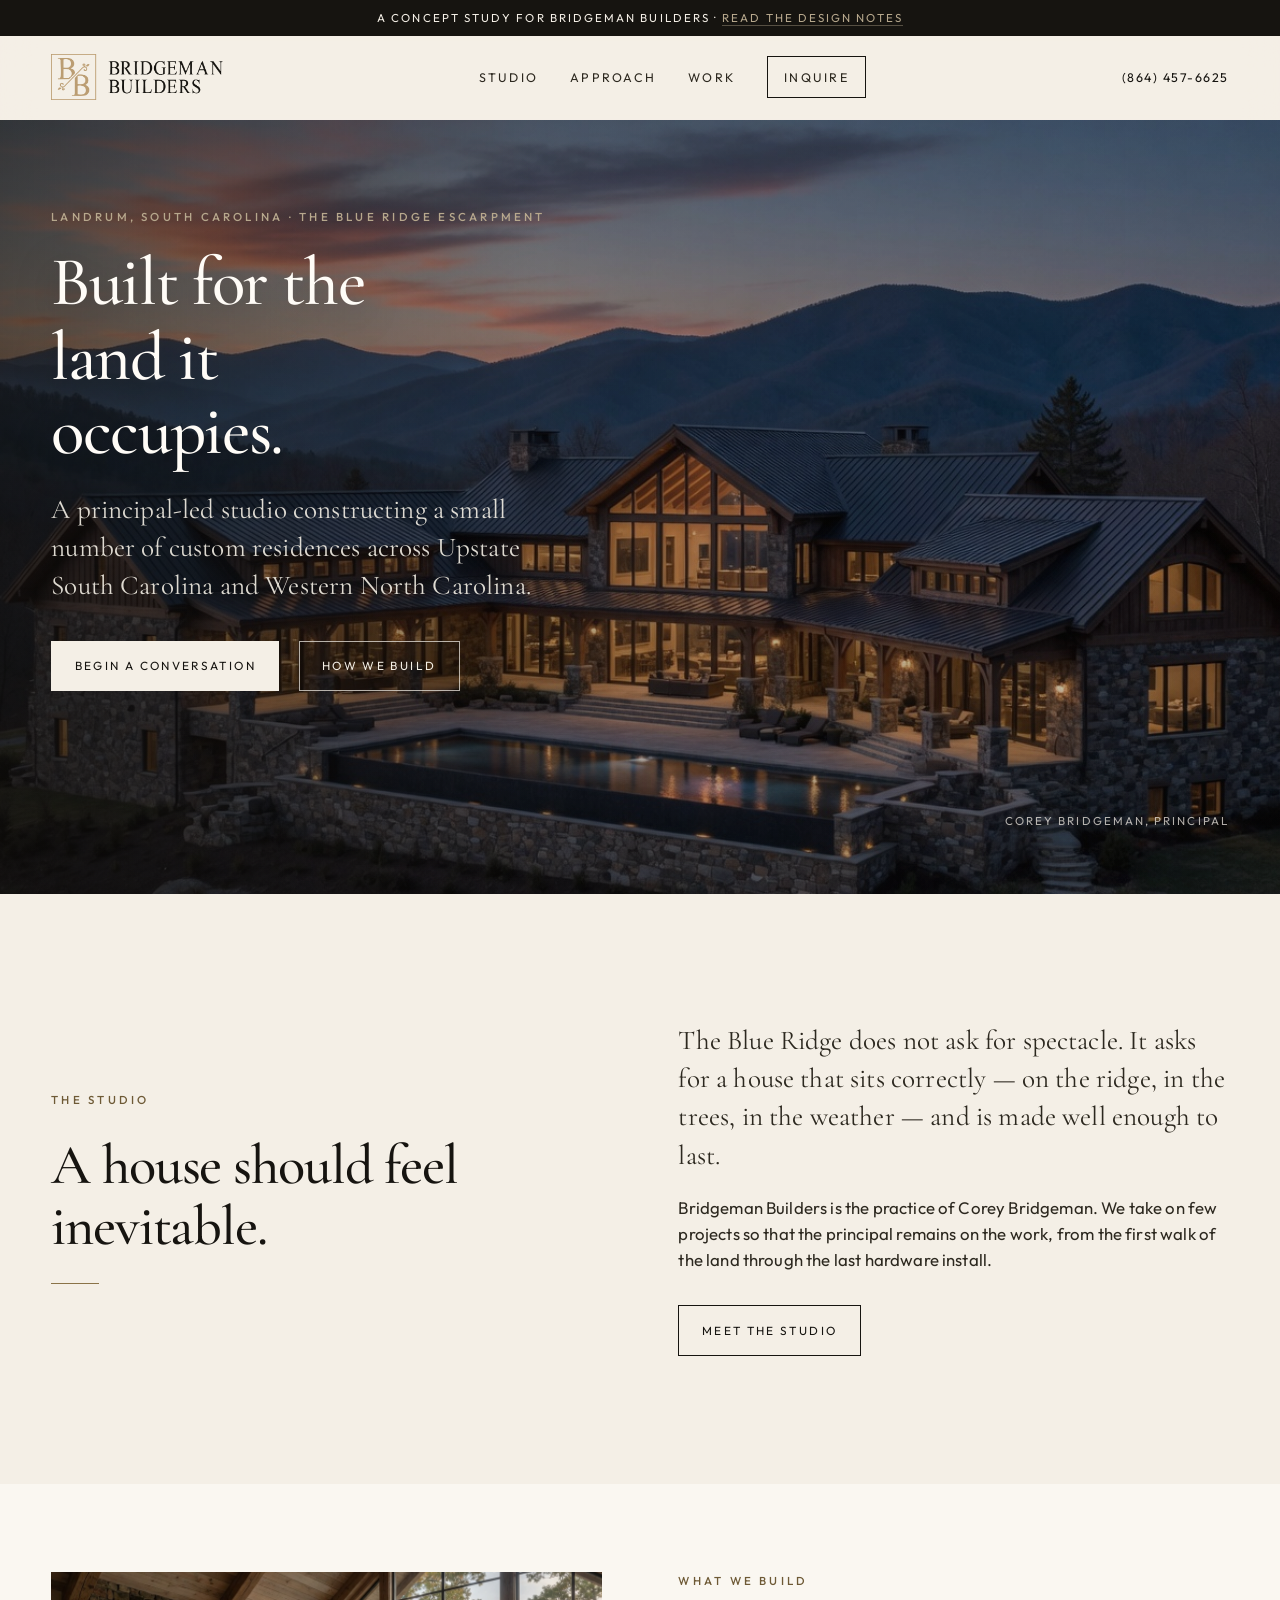
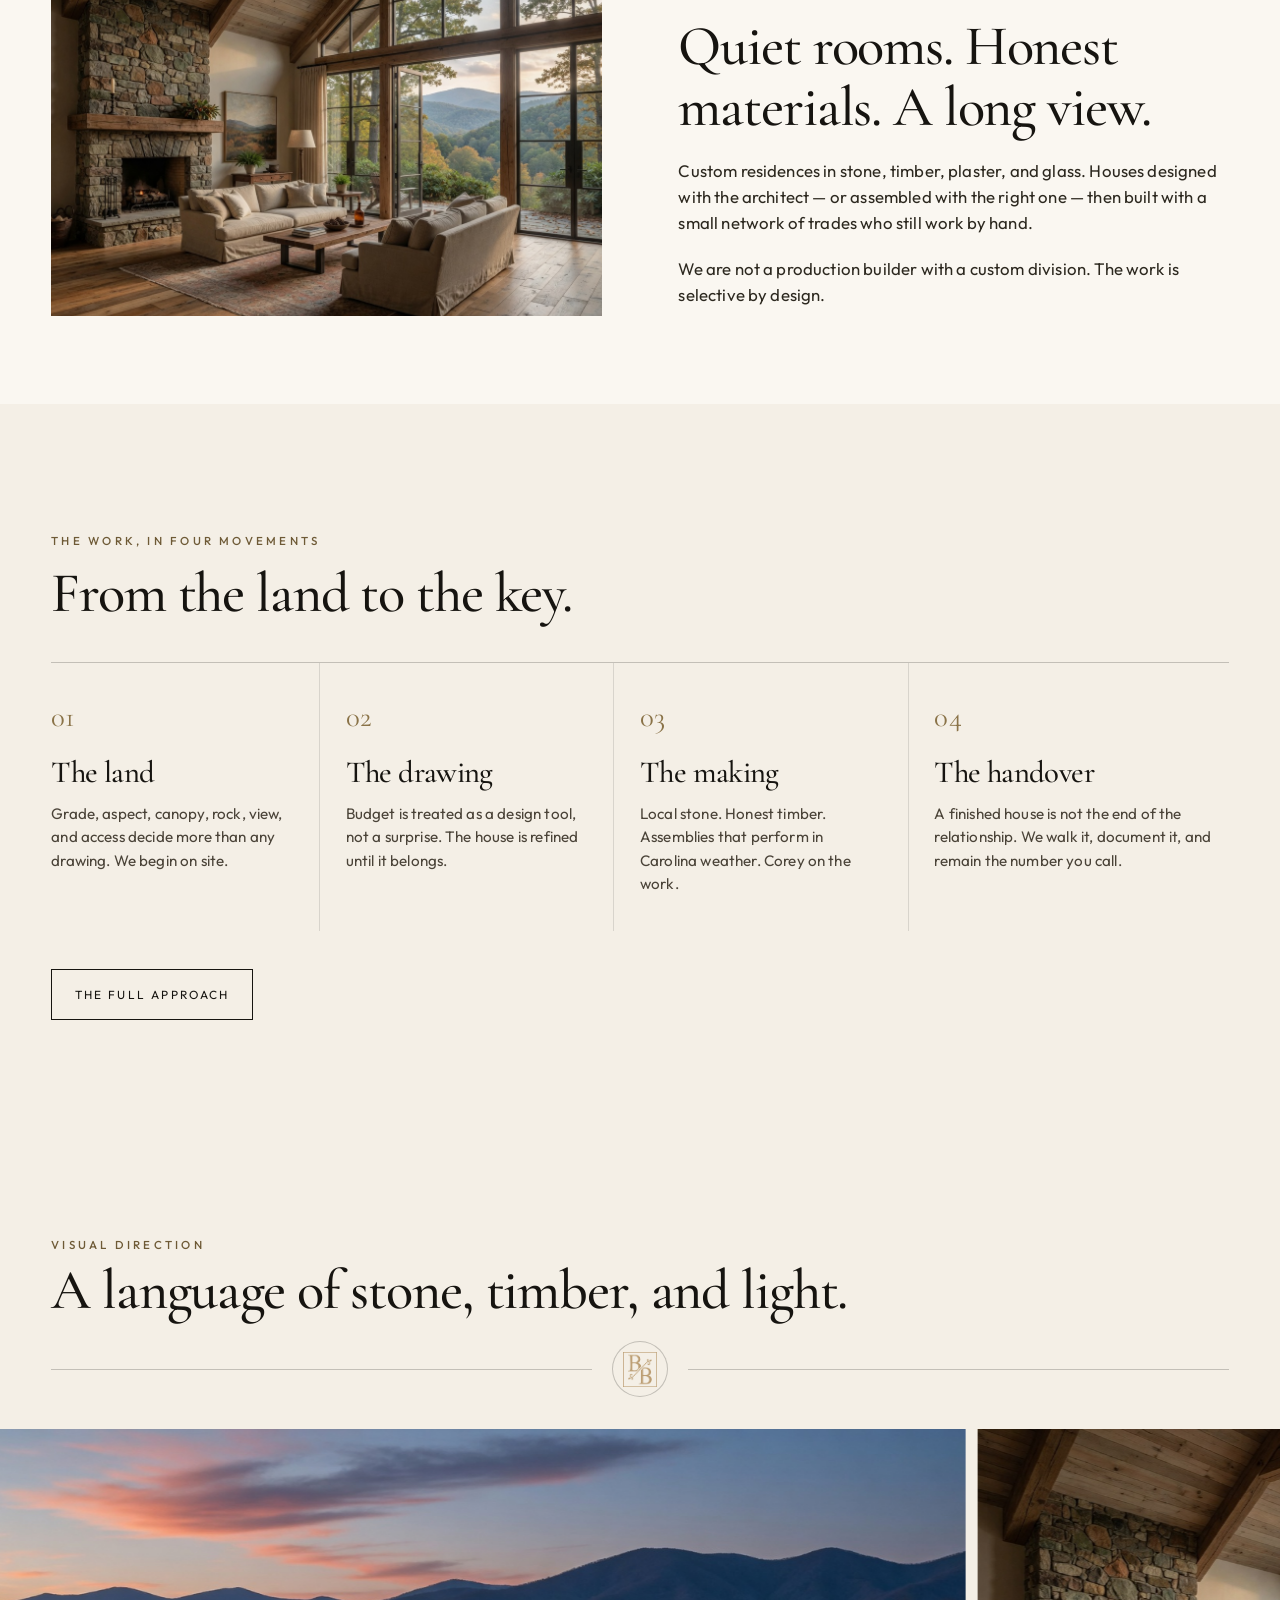
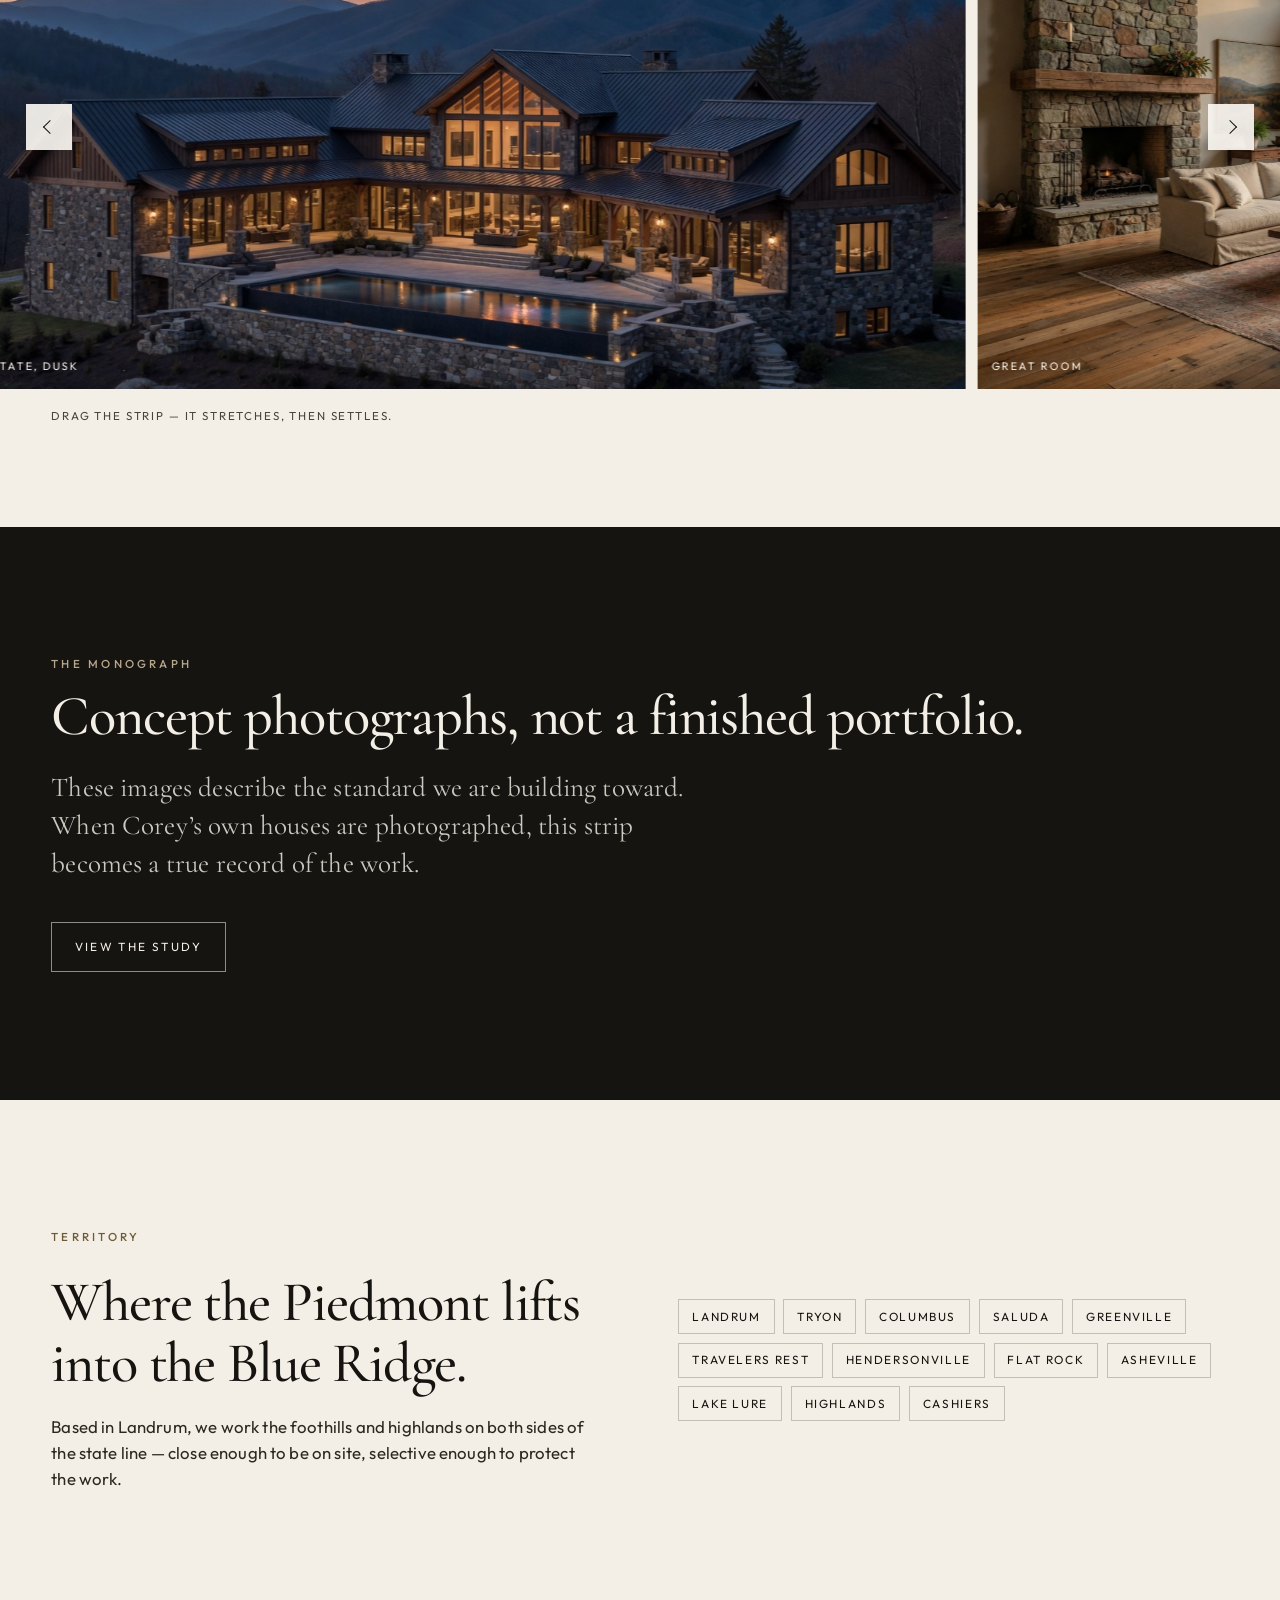
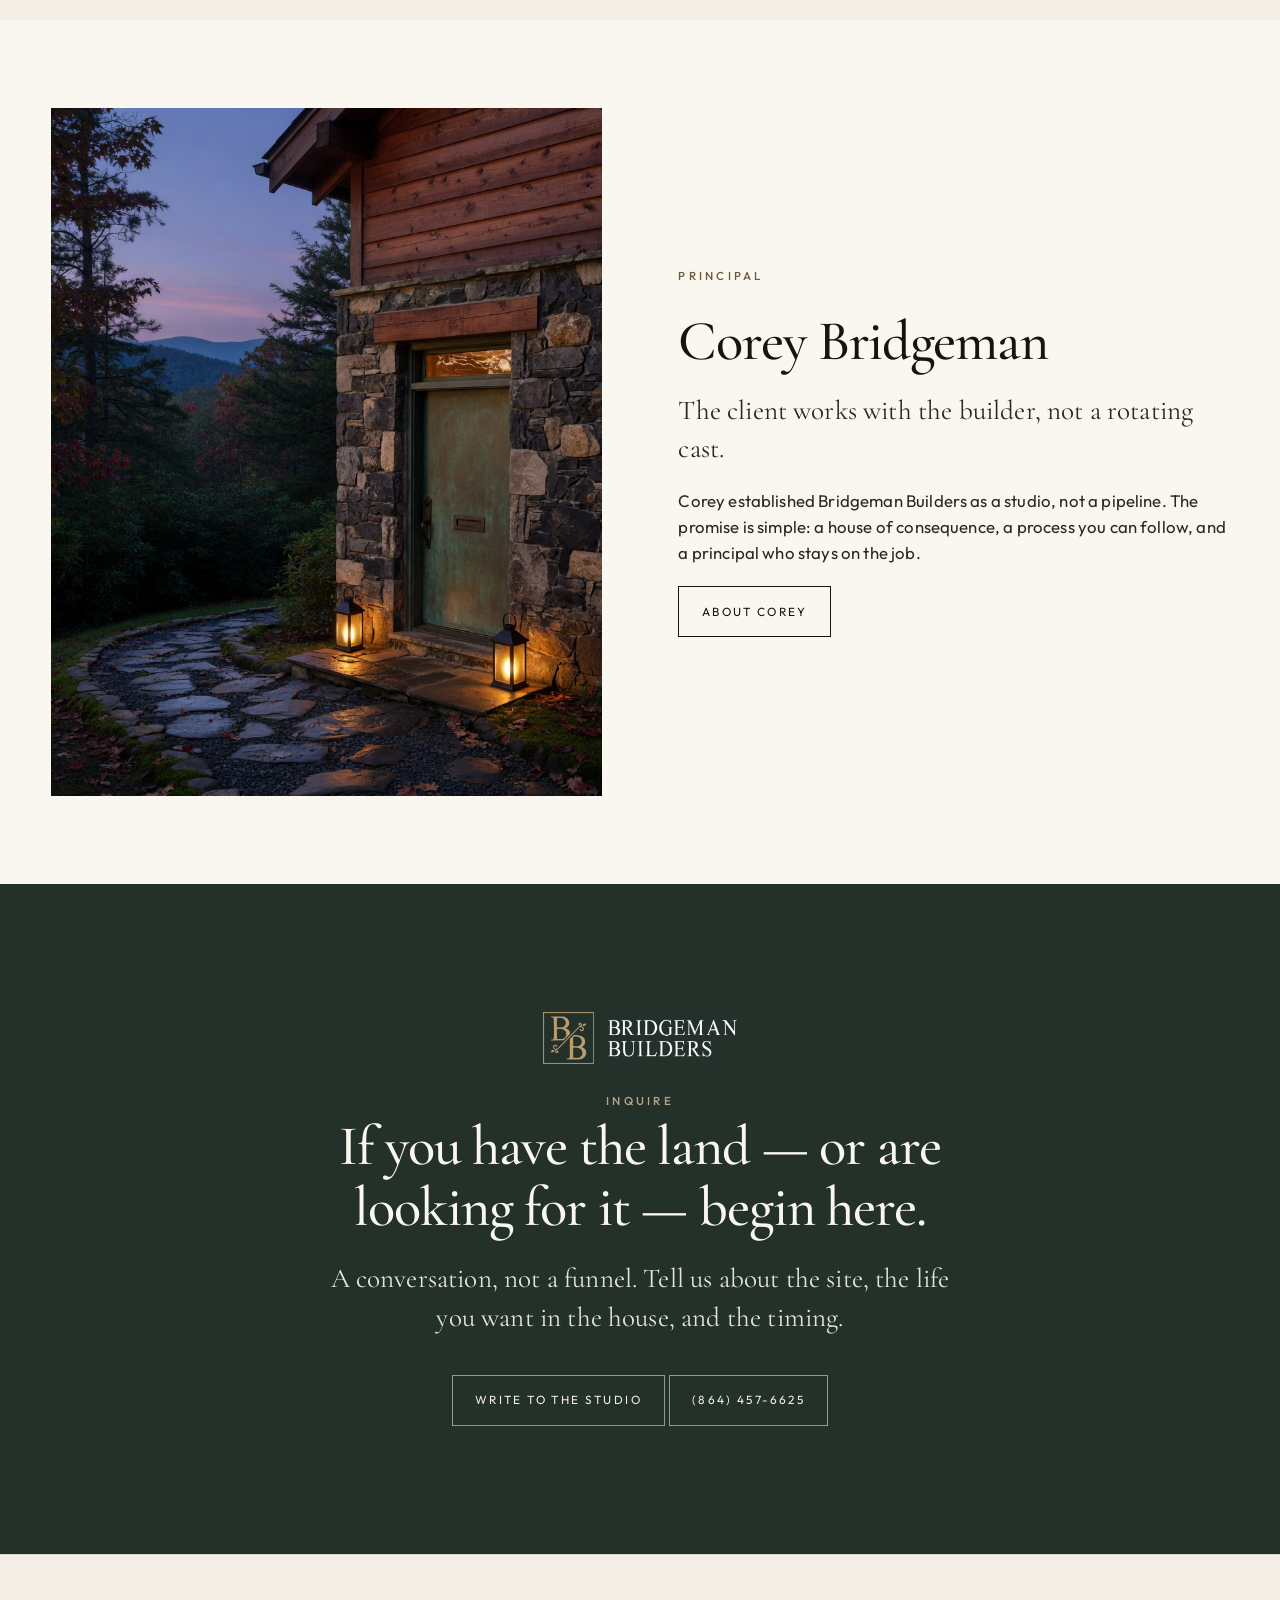
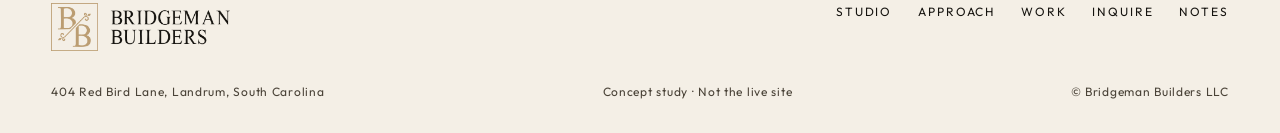
==== commit 8602e939: "Contain the BB divider mark so it no longer blows out the layout The square logo was ignoring the ci" ====
--- a/index.html
+++ b/index.html
@@ -124,7 +124,9 @@
     </div>
     <div class="band-rule" aria-hidden="true">
       <span></span>
-      <img src="images/logo-mark.png" alt="" />
+      <div class="band-rule-mark">
+        <img src="images/logo-mark.png" alt="" />
+      </div>
       <span></span>
     </div>
     <div class="band" data-band>
--- a/css/styles.css
+++ b/css/styles.css
@@ -998,31 +998,44 @@
 
 .band-intro {
   padding: 0 var(--pad);
-  margin-bottom: 1.6rem;
+  margin: 0 auto 1.25rem;
 }
 
 .band-rule {
   display: flex;
   align-items: center;
-  gap: 1.1rem;
+  gap: 1.25rem;
+  max-width: var(--max);
+  width: 100%;
+  margin: 0 auto 2rem;
   padding: 0 var(--pad);
-  margin: 0 0 2.2rem;
 }
 
 .band-rule span {
-  flex: 1;
+  flex: 1 1 auto;
   height: 1px;
   background: var(--line-strong);
-}
-
-.band-rule img {
-  width: 52px;
-  height: 52px;
-  object-fit: contain;
+  min-width: 1.5rem;
+}
+
+.band-rule-mark {
+  flex: 0 0 56px;
+  width: 56px;
+  height: 56px;
+  padding: 10px;
   border: 1px solid var(--line-strong);
   border-radius: 50%;
-  padding: 8px;
+  overflow: hidden;
+  display: grid;
+  place-items: center;
   background: var(--paper);
+}
+
+.band-rule-mark img {
+  width: 100%;
+  height: 100%;
+  max-width: none;
+  object-fit: contain;
 }
 
 .band {
